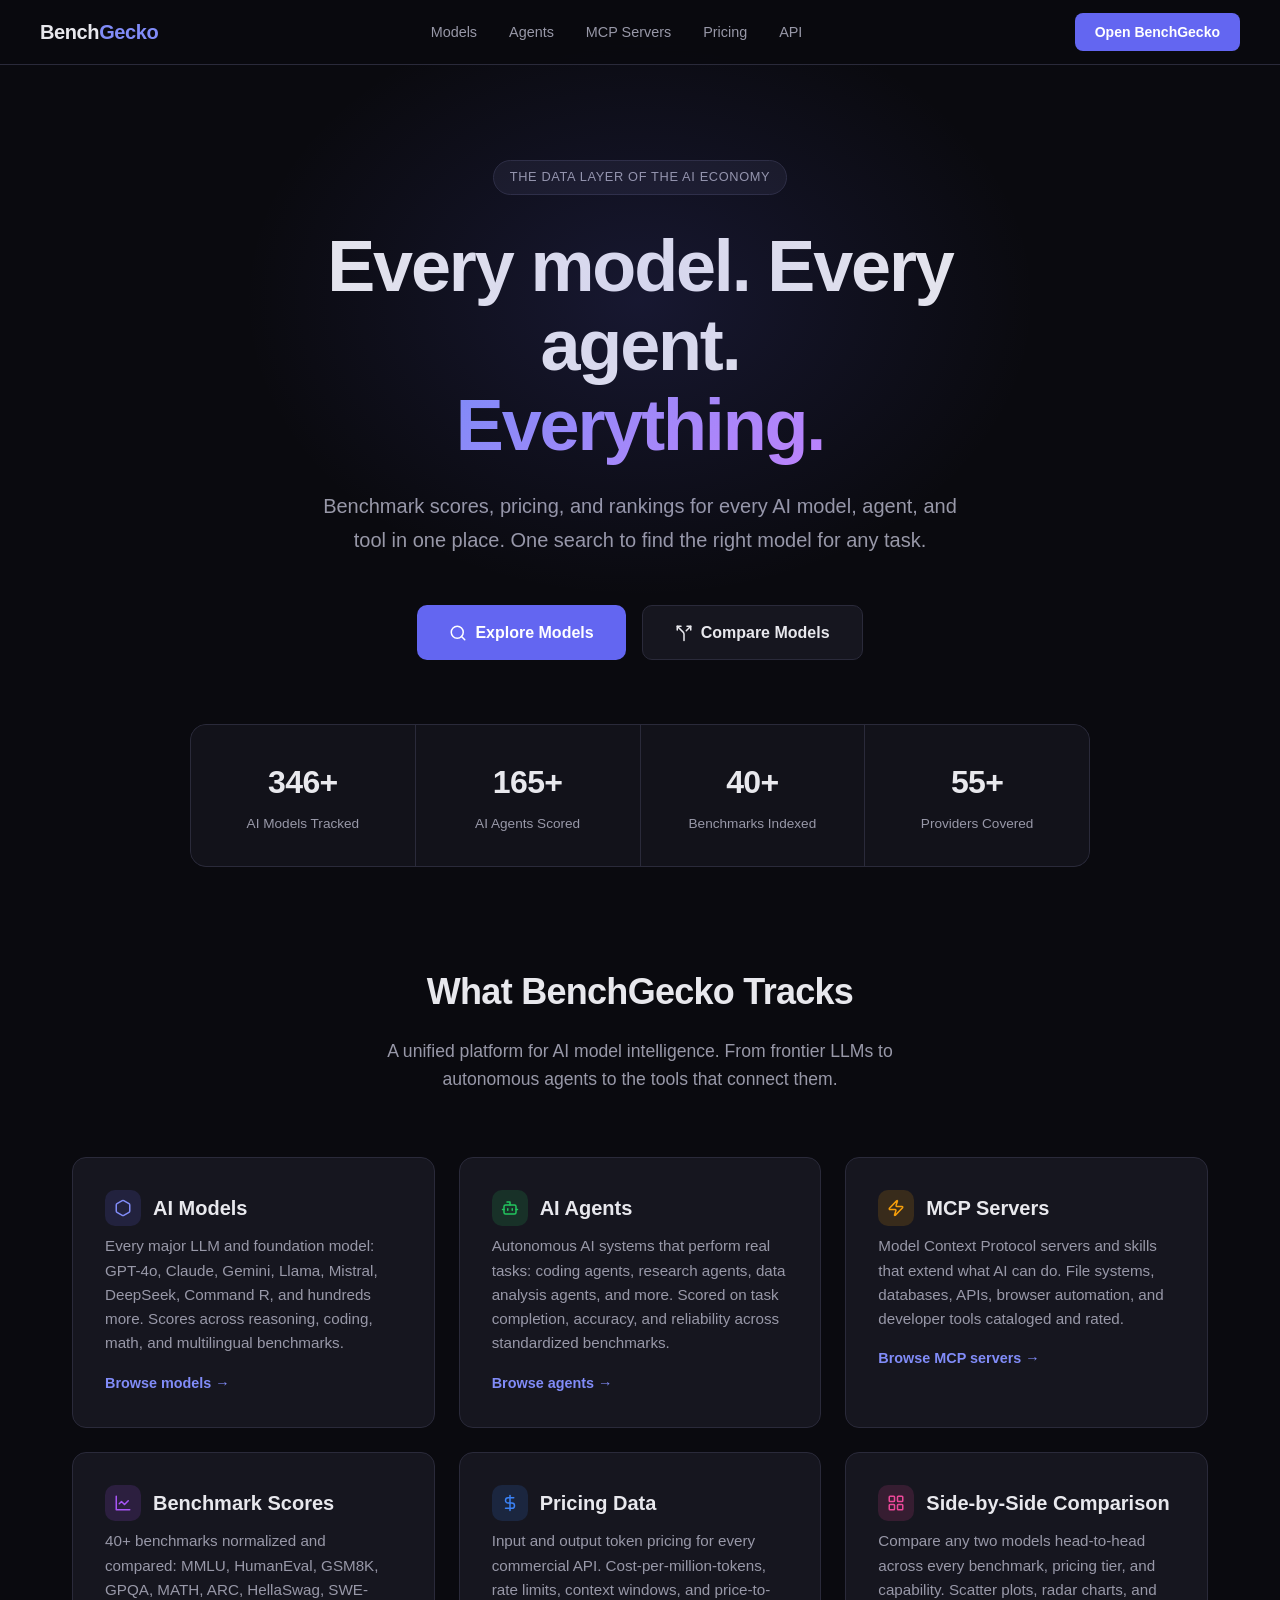
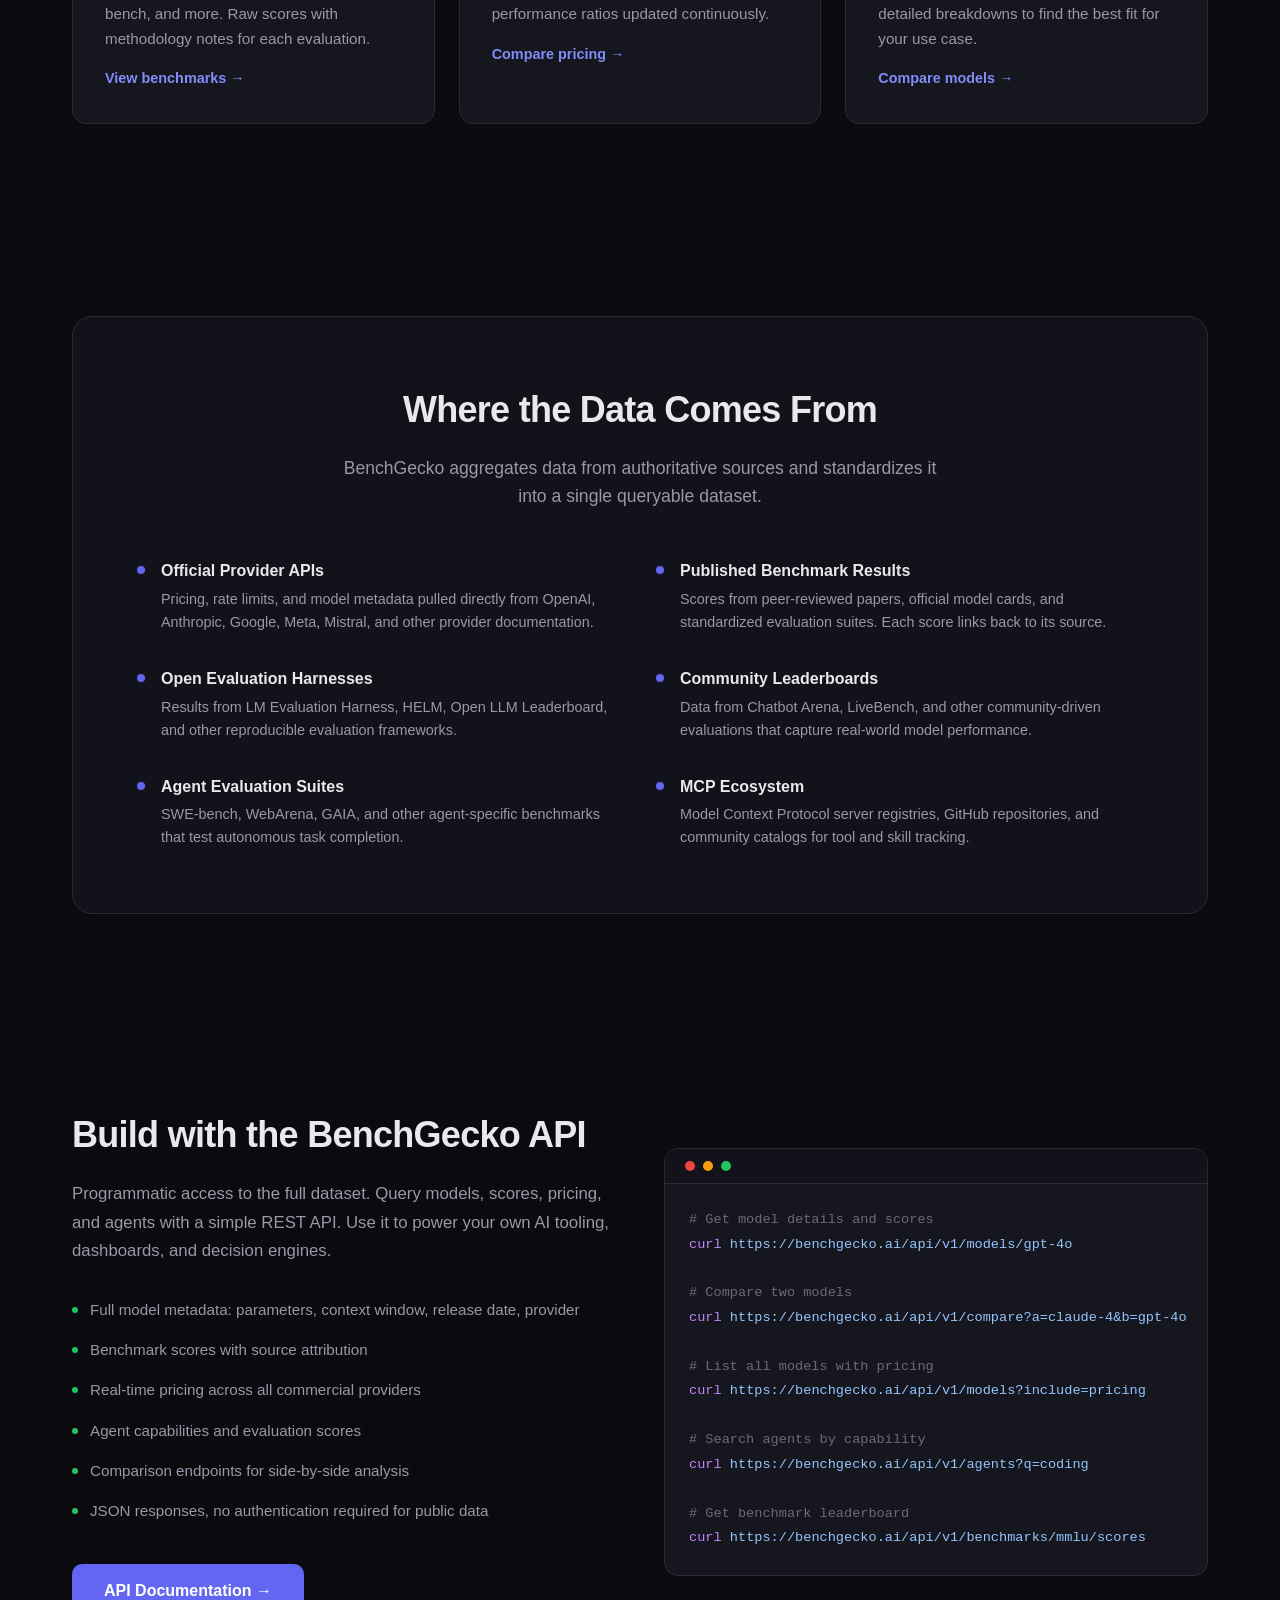
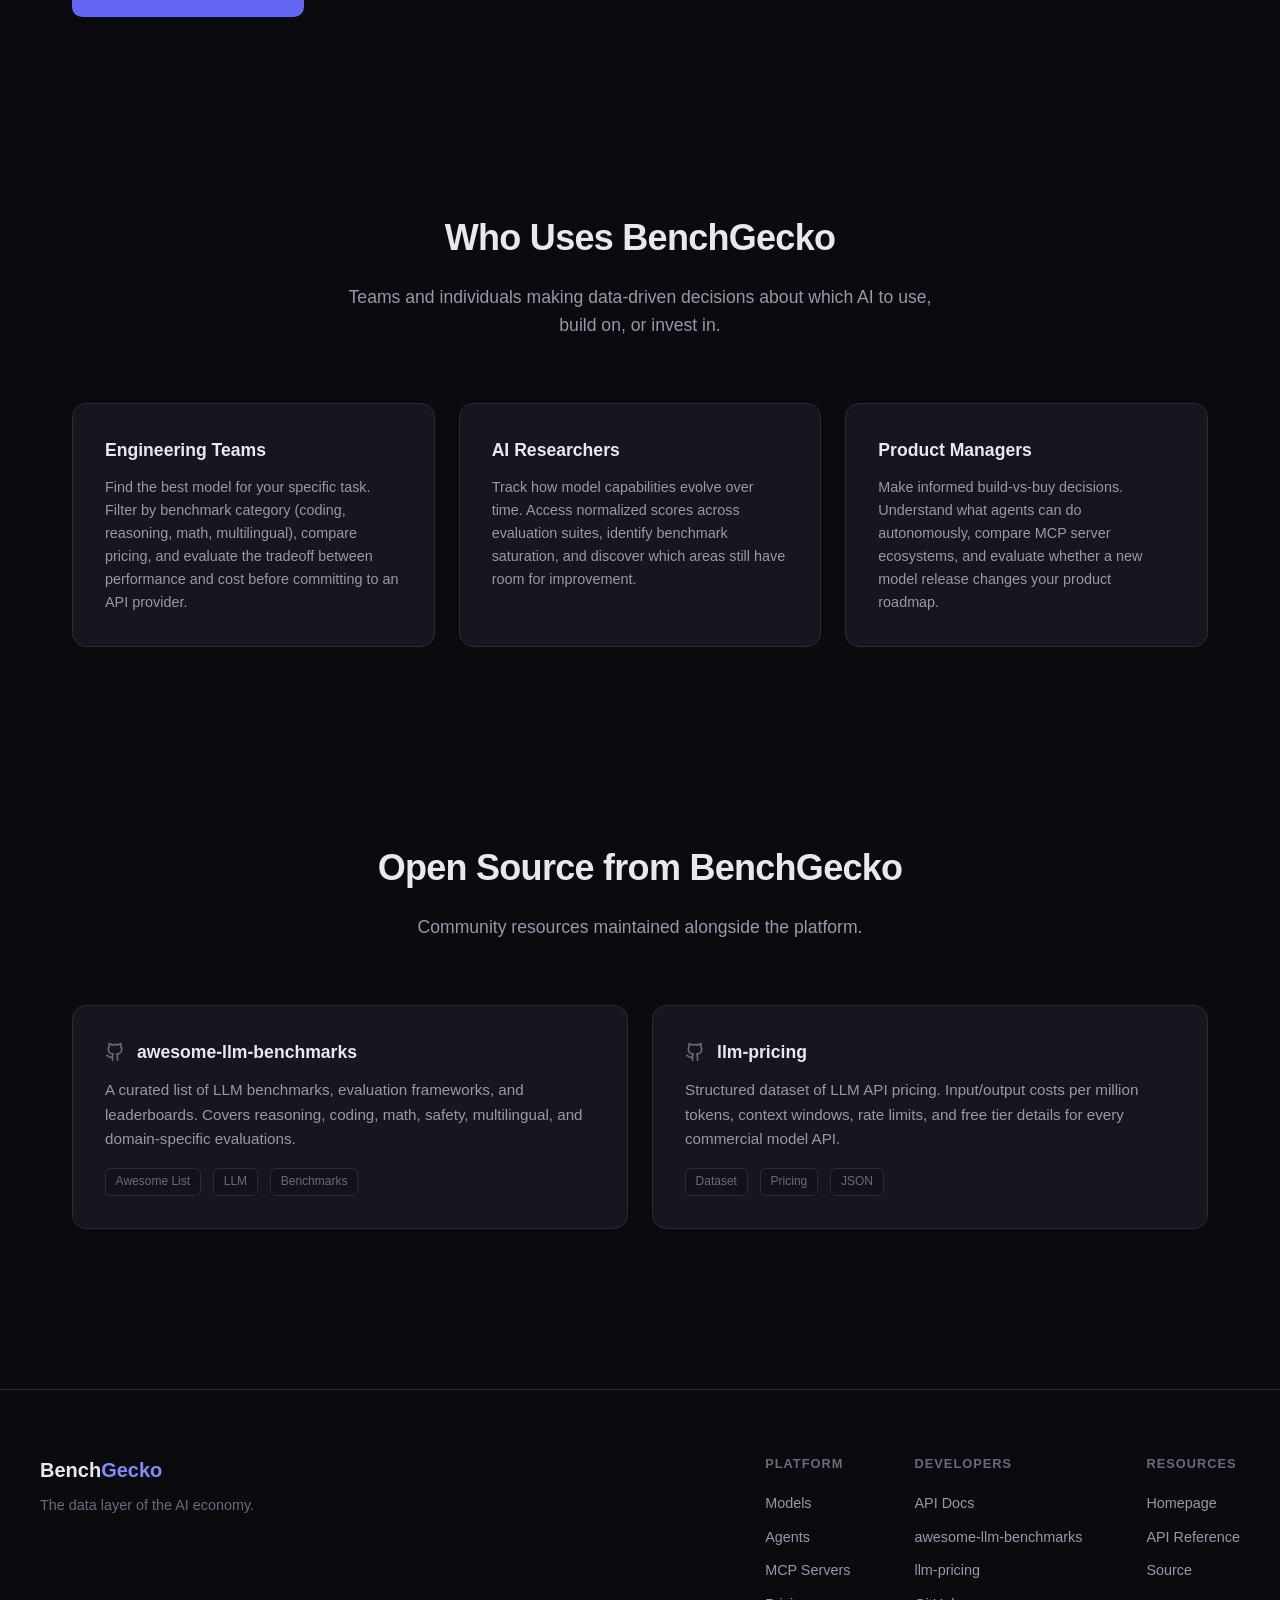
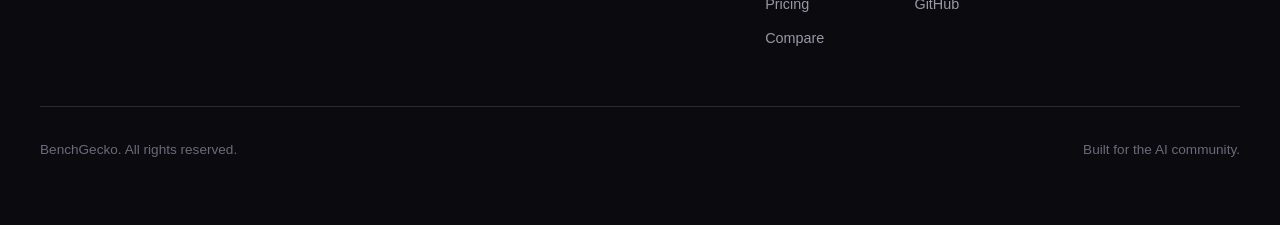
==== index.html @ 1e26c092 "Initial landing page for BenchGecko GitHub Pages Clean, dark-themed landing page with: - Hero sectio" ====
<!DOCTYPE html>
<html lang="en">
<head>
    <meta charset="UTF-8">
    <meta name="viewport" content="width=device-width, initial-scale=1.0">
    <title>BenchGecko - The Data Layer of the AI Economy</title>
    <meta name="description" content="Benchmark scores, pricing, and rankings for every AI model, agent, and tool in one place. Track 346+ models, 165+ agents, 40+ benchmarks, and 55+ providers.">
    <meta name="keywords" content="AI benchmarks, LLM comparison, AI model rankings, AI agent scores, MCP servers, AI pricing, model comparison">
    <link rel="canonical" href="https://benchgecko.ai">
    <meta property="og:title" content="BenchGecko - Every model. Every agent. Everything.">
    <meta property="og:description" content="Benchmark scores, pricing, and rankings for every AI model, agent, and tool in one place.">
    <meta property="og:url" content="https://benchgecko.ai">
    <meta property="og:type" content="website">
    <meta name="twitter:card" content="summary_large_image">
    <meta name="twitter:title" content="BenchGecko - The Data Layer of the AI Economy">
    <meta name="twitter:description" content="Benchmark scores, pricing, and rankings for every AI model, agent, and tool in one place.">
    <style>
        :root {
            --bg-primary: #0a0a0f;
            --bg-secondary: #12121a;
            --bg-card: #16161f;
            --bg-card-hover: #1c1c28;
            --border: #2a2a3a;
            --text-primary: #e8e8ed;
            --text-secondary: #9898a8;
            --text-muted: #6a6a7a;
            --accent: #6366f1;
            --accent-light: #818cf8;
            --accent-glow: rgba(99, 102, 241, 0.15);
            --green: #22c55e;
            --amber: #f59e0b;
        }

        * {
            margin: 0;
            padding: 0;
            box-sizing: border-box;
        }

        body {
            font-family: -apple-system, BlinkMacSystemFont, "Segoe UI", Roboto, "Helvetica Neue", Arial, sans-serif;
            background: var(--bg-primary);
            color: var(--text-primary);
            line-height: 1.6;
            -webkit-font-smoothing: antialiased;
        }

        a {
            color: var(--accent-light);
            text-decoration: none;
            transition: color 0.2s;
        }

        a:hover {
            color: #a5b4fc;
        }

        /* Navigation */
        nav {
            position: fixed;
            top: 0;
            left: 0;
            right: 0;
            z-index: 100;
            background: rgba(10, 10, 15, 0.85);
            backdrop-filter: blur(12px);
            border-bottom: 1px solid var(--border);
            padding: 0 2rem;
        }

        .nav-inner {
            max-width: 1200px;
            margin: 0 auto;
            display: flex;
            align-items: center;
            justify-content: space-between;
            height: 64px;
        }

        .nav-brand {
            font-size: 1.25rem;
            font-weight: 700;
            color: var(--text-primary);
            letter-spacing: -0.02em;
        }

        .nav-brand span {
            color: var(--accent-light);
        }

        .nav-links {
            display: flex;
            gap: 2rem;
            list-style: none;
        }

        .nav-links a {
            color: var(--text-secondary);
            font-size: 0.9rem;
            font-weight: 500;
        }

        .nav-links a:hover {
            color: var(--text-primary);
        }

        .nav-cta {
            background: var(--accent);
            color: white !important;
            padding: 0.5rem 1.25rem;
            border-radius: 8px;
            font-weight: 600;
            font-size: 0.875rem;
            transition: background 0.2s;
        }

        .nav-cta:hover {
            background: var(--accent-light);
            color: white !important;
        }

        /* Hero */
        .hero {
            padding: 10rem 2rem 6rem;
            text-align: center;
            position: relative;
            overflow: hidden;
        }

        .hero::before {
            content: "";
            position: absolute;
            top: 0;
            left: 50%;
            transform: translateX(-50%);
            width: 800px;
            height: 600px;
            background: radial-gradient(ellipse at center, var(--accent-glow) 0%, transparent 70%);
            pointer-events: none;
        }

        .hero-badge {
            display: inline-block;
            background: var(--bg-card);
            border: 1px solid var(--border);
            padding: 0.4rem 1rem;
            border-radius: 100px;
            font-size: 0.8rem;
            color: var(--text-secondary);
            margin-bottom: 2rem;
            letter-spacing: 0.05em;
            text-transform: uppercase;
        }

        .hero h1 {
            font-size: clamp(2.5rem, 6vw, 4.5rem);
            font-weight: 800;
            letter-spacing: -0.03em;
            line-height: 1.1;
            margin-bottom: 1.5rem;
            max-width: 800px;
            margin-left: auto;
            margin-right: auto;
        }

        .hero h1 .gradient {
            background: linear-gradient(135deg, var(--accent-light), #a78bfa, #c084fc);
            -webkit-background-clip: text;
            -webkit-text-fill-color: transparent;
            background-clip: text;
        }

        .hero p {
            font-size: 1.25rem;
            color: var(--text-secondary);
            max-width: 640px;
            margin: 0 auto 3rem;
            line-height: 1.7;
        }

        .hero-actions {
            display: flex;
            gap: 1rem;
            justify-content: center;
            flex-wrap: wrap;
        }

        .btn-primary {
            background: var(--accent);
            color: white;
            padding: 0.875rem 2rem;
            border-radius: 10px;
            font-weight: 600;
            font-size: 1rem;
            transition: all 0.2s;
            display: inline-flex;
            align-items: center;
            gap: 0.5rem;
        }

        .btn-primary:hover {
            background: var(--accent-light);
            color: white;
            transform: translateY(-1px);
        }

        .btn-secondary {
            background: var(--bg-card);
            color: var(--text-primary);
            padding: 0.875rem 2rem;
            border-radius: 10px;
            font-weight: 600;
            font-size: 1rem;
            border: 1px solid var(--border);
            transition: all 0.2s;
            display: inline-flex;
            align-items: center;
            gap: 0.5rem;
        }

        .btn-secondary:hover {
            background: var(--bg-card-hover);
            color: var(--text-primary);
            border-color: var(--text-muted);
        }

        /* Stats */
        .stats {
            display: grid;
            grid-template-columns: repeat(4, 1fr);
            gap: 1px;
            background: var(--border);
            border: 1px solid var(--border);
            border-radius: 16px;
            overflow: hidden;
            max-width: 900px;
            margin: -2rem auto 0;
            position: relative;
            z-index: 1;
        }

        .stat {
            background: var(--bg-secondary);
            padding: 2rem 1.5rem;
            text-align: center;
        }

        .stat-value {
            font-size: 2rem;
            font-weight: 800;
            letter-spacing: -0.02em;
            color: var(--text-primary);
        }

        .stat-label {
            font-size: 0.85rem;
            color: var(--text-secondary);
            margin-top: 0.25rem;
        }

        /* Section */
        section {
            padding: 6rem 2rem;
            max-width: 1200px;
            margin: 0 auto;
        }

        .section-header {
            text-align: center;
            margin-bottom: 4rem;
        }

        .section-header h2 {
            font-size: 2.25rem;
            font-weight: 700;
            letter-spacing: -0.02em;
            margin-bottom: 1rem;
        }

        .section-header p {
            color: var(--text-secondary);
            font-size: 1.1rem;
            max-width: 600px;
            margin: 0 auto;
        }

        /* Coverage Grid */
        .coverage-grid {
            display: grid;
            grid-template-columns: repeat(3, 1fr);
            gap: 1.5rem;
        }

        .coverage-card {
            background: var(--bg-card);
            border: 1px solid var(--border);
            border-radius: 14px;
            padding: 2rem;
            transition: all 0.25s;
        }

        .coverage-card:hover {
            border-color: var(--accent);
            background: var(--bg-card-hover);
            transform: translateY(-2px);
        }

        .coverage-card h3 {
            font-size: 1.25rem;
            font-weight: 700;
            margin-bottom: 0.5rem;
            display: flex;
            align-items: center;
            gap: 0.75rem;
        }

        .coverage-card h3 .icon {
            width: 36px;
            height: 36px;
            border-radius: 10px;
            display: flex;
            align-items: center;
            justify-content: center;
            font-size: 1rem;
            flex-shrink: 0;
        }

        .icon-models { background: rgba(99, 102, 241, 0.15); color: var(--accent-light); }
        .icon-agents { background: rgba(34, 197, 94, 0.15); color: var(--green); }
        .icon-mcp { background: rgba(245, 158, 11, 0.15); color: var(--amber); }
        .icon-bench { background: rgba(168, 85, 247, 0.15); color: #a855f7; }
        .icon-pricing { background: rgba(59, 130, 246, 0.15); color: #3b82f6; }
        .icon-compare { background: rgba(236, 72, 153, 0.15); color: #ec4899; }

        .coverage-card p {
            color: var(--text-secondary);
            font-size: 0.95rem;
            line-height: 1.6;
        }

        .coverage-card .card-link {
            display: inline-flex;
            align-items: center;
            gap: 0.4rem;
            margin-top: 1rem;
            font-size: 0.9rem;
            font-weight: 600;
            color: var(--accent-light);
        }

        .coverage-card .card-link:hover {
            gap: 0.6rem;
        }

        /* Data Sources */
        .sources-section {
            background: var(--bg-secondary);
            border-radius: 20px;
            border: 1px solid var(--border);
            padding: 4rem;
        }

        .sources-grid {
            display: grid;
            grid-template-columns: repeat(2, 1fr);
            gap: 2rem;
        }

        .source-item {
            display: flex;
            gap: 1rem;
            align-items: flex-start;
        }

        .source-bullet {
            width: 8px;
            height: 8px;
            border-radius: 50%;
            background: var(--accent);
            margin-top: 0.5rem;
            flex-shrink: 0;
        }

        .source-item h4 {
            font-size: 1rem;
            font-weight: 600;
            margin-bottom: 0.25rem;
        }

        .source-item p {
            color: var(--text-secondary);
            font-size: 0.9rem;
        }

        /* API Section */
        .api-section {
            display: grid;
            grid-template-columns: 1fr 1fr;
            gap: 3rem;
            align-items: center;
        }

        .api-info h2 {
            font-size: 2.25rem;
            font-weight: 700;
            letter-spacing: -0.02em;
            margin-bottom: 1rem;
        }

        .api-info p {
            color: var(--text-secondary);
            font-size: 1.05rem;
            line-height: 1.7;
            margin-bottom: 1.5rem;
        }

        .api-features {
            list-style: none;
            margin-bottom: 2rem;
        }

        .api-features li {
            padding: 0.5rem 0;
            color: var(--text-secondary);
            font-size: 0.95rem;
            display: flex;
            align-items: center;
            gap: 0.75rem;
        }

        .api-features li::before {
            content: "";
            width: 6px;
            height: 6px;
            border-radius: 50%;
            background: var(--green);
            flex-shrink: 0;
        }

        .api-code {
            background: var(--bg-card);
            border: 1px solid var(--border);
            border-radius: 14px;
            overflow: hidden;
        }

        .api-code-header {
            background: var(--bg-secondary);
            padding: 0.75rem 1.25rem;
            border-bottom: 1px solid var(--border);
            display: flex;
            align-items: center;
            gap: 0.5rem;
        }

        .api-code-header .dot {
            width: 10px;
            height: 10px;
            border-radius: 50%;
        }

        .api-code-header .dot-red { background: #ef4444; }
        .api-code-header .dot-yellow { background: #f59e0b; }
        .api-code-header .dot-green { background: #22c55e; }

        .api-code pre {
            padding: 1.5rem;
            overflow-x: auto;
            font-size: 0.85rem;
            line-height: 1.8;
        }

        .api-code code {
            font-family: "SF Mono", "Fira Code", "Cascadia Code", monospace;
            color: var(--text-secondary);
        }

        .api-code .kw { color: #c084fc; }
        .api-code .str { color: #86efac; }
        .api-code .url { color: #93c5fd; }
        .api-code .comment { color: var(--text-muted); }

        /* Open Source */
        .oss-grid {
            display: grid;
            grid-template-columns: repeat(2, 1fr);
            gap: 1.5rem;
        }

        .oss-card {
            background: var(--bg-card);
            border: 1px solid var(--border);
            border-radius: 14px;
            padding: 2rem;
            transition: all 0.25s;
            display: block;
        }

        .oss-card:hover {
            border-color: var(--accent);
            background: var(--bg-card-hover);
            transform: translateY(-2px);
            color: var(--text-primary);
        }

        .oss-card-header {
            display: flex;
            align-items: center;
            gap: 0.75rem;
            margin-bottom: 0.75rem;
        }

        .oss-card-header svg {
            width: 20px;
            height: 20px;
            color: var(--text-muted);
        }

        .oss-card h3 {
            font-size: 1.1rem;
            font-weight: 700;
            color: var(--text-primary);
        }

        .oss-card p {
            color: var(--text-secondary);
            font-size: 0.95rem;
            line-height: 1.6;
            margin-bottom: 1rem;
        }

        .oss-card .tag {
            display: inline-block;
            background: var(--bg-secondary);
            border: 1px solid var(--border);
            padding: 0.2rem 0.6rem;
            border-radius: 6px;
            font-size: 0.75rem;
            color: var(--text-muted);
            margin-right: 0.5rem;
        }

        /* Use Cases */
        .use-cases {
            display: grid;
            grid-template-columns: repeat(3, 1fr);
            gap: 1.5rem;
        }

        .use-case {
            background: var(--bg-card);
            border: 1px solid var(--border);
            border-radius: 14px;
            padding: 2rem;
        }

        .use-case h3 {
            font-size: 1.1rem;
            font-weight: 700;
            margin-bottom: 0.75rem;
        }

        .use-case p {
            color: var(--text-secondary);
            font-size: 0.9rem;
            line-height: 1.6;
        }

        /* Footer */
        footer {
            border-top: 1px solid var(--border);
            padding: 4rem 2rem;
            margin-top: 4rem;
        }

        .footer-inner {
            max-width: 1200px;
            margin: 0 auto;
            display: flex;
            justify-content: space-between;
            align-items: flex-start;
            gap: 2rem;
            flex-wrap: wrap;
        }

        .footer-brand h3 {
            font-size: 1.25rem;
            font-weight: 700;
            margin-bottom: 0.5rem;
        }

        .footer-brand h3 span {
            color: var(--accent-light);
        }

        .footer-brand p {
            color: var(--text-muted);
            font-size: 0.9rem;
        }

        .footer-links {
            display: flex;
            gap: 4rem;
        }

        .footer-col h4 {
            font-size: 0.8rem;
            text-transform: uppercase;
            letter-spacing: 0.08em;
            color: var(--text-muted);
            margin-bottom: 1rem;
        }

        .footer-col ul {
            list-style: none;
        }

        .footer-col li {
            margin-bottom: 0.5rem;
        }

        .footer-col a {
            color: var(--text-secondary);
            font-size: 0.9rem;
        }

        .footer-col a:hover {
            color: var(--text-primary);
        }

        .footer-bottom {
            max-width: 1200px;
            margin: 3rem auto 0;
            padding-top: 2rem;
            border-top: 1px solid var(--border);
            display: flex;
            justify-content: space-between;
            align-items: center;
            font-size: 0.85rem;
            color: var(--text-muted);
        }

        /* Responsive */
        @media (max-width: 900px) {
            .stats { grid-template-columns: repeat(2, 1fr); }
            .coverage-grid { grid-template-columns: 1fr; }
            .api-section { grid-template-columns: 1fr; }
            .oss-grid { grid-template-columns: 1fr; }
            .use-cases { grid-template-columns: 1fr; }
            .sources-grid { grid-template-columns: 1fr; }
            .sources-section { padding: 2.5rem; }
            .footer-links { gap: 2rem; }
        }

        @media (max-width: 600px) {
            .nav-links { display: none; }
            .hero { padding: 8rem 1.5rem 4rem; }
            .hero h1 { font-size: 2rem; }
            .hero p { font-size: 1.05rem; }
            .stats { grid-template-columns: repeat(2, 1fr); }
            .footer-inner { flex-direction: column; }
            .footer-bottom { flex-direction: column; gap: 0.5rem; text-align: center; }
        }
    </style>
</head>
<body>

    <nav>
        <div class="nav-inner">
            <a href="https://benchgecko.ai" class="nav-brand">Bench<span>Gecko</span></a>
            <ul class="nav-links">
                <li><a href="https://benchgecko.ai/models">Models</a></li>
                <li><a href="https://benchgecko.ai/agents">Agents</a></li>
                <li><a href="https://benchgecko.ai/mcp">MCP Servers</a></li>
                <li><a href="https://benchgecko.ai/pricing">Pricing</a></li>
                <li><a href="https://benchgecko.ai/api">API</a></li>
            </ul>
            <a href="https://benchgecko.ai" class="nav-cta">Open BenchGecko</a>
        </div>
    </nav>

    <!-- Hero -->
    <div class="hero">
        <div class="hero-badge">The Data Layer of the AI Economy</div>
        <h1>Every model. Every agent.<br><span class="gradient">Everything.</span></h1>
        <p>Benchmark scores, pricing, and rankings for every AI model, agent, and tool in one place. One search to find the right model for any task.</p>
        <div class="hero-actions">
            <a href="https://benchgecko.ai" class="btn-primary">
                <svg width="18" height="18" viewBox="0 0 24 24" fill="none" stroke="currentColor" stroke-width="2" stroke-linecap="round" stroke-linejoin="round"><circle cx="11" cy="11" r="8"/><path d="m21 21-4.3-4.3"/></svg>
                Explore Models
            </a>
            <a href="https://benchgecko.ai/compare" class="btn-secondary">
                <svg width="18" height="18" viewBox="0 0 24 24" fill="none" stroke="currentColor" stroke-width="2" stroke-linecap="round" stroke-linejoin="round"><path d="M16 3h5v5"/><path d="M8 3H3v5"/><path d="M12 22v-8.3a4 4 0 0 0-1.172-2.872L3 3"/><path d="m15 9 6-6"/></svg>
                Compare Models
            </a>
        </div>
    </div>

    <!-- Stats -->
    <div class="stats">
        <div class="stat">
            <div class="stat-value">346+</div>
            <div class="stat-label">AI Models Tracked</div>
        </div>
        <div class="stat">
            <div class="stat-value">165+</div>
            <div class="stat-label">AI Agents Scored</div>
        </div>
        <div class="stat">
            <div class="stat-value">40+</div>
            <div class="stat-label">Benchmarks Indexed</div>
        </div>
        <div class="stat">
            <div class="stat-value">55+</div>
            <div class="stat-label">Providers Covered</div>
        </div>
    </div>

    <!-- What We Track -->
    <section>
        <div class="section-header">
            <h2>What BenchGecko Tracks</h2>
            <p>A unified platform for AI model intelligence. From frontier LLMs to autonomous agents to the tools that connect them.</p>
        </div>

        <div class="coverage-grid">
            <a href="https://benchgecko.ai/models" class="coverage-card" style="text-decoration:none;color:inherit;">
                <h3>
                    <span class="icon icon-models">
                        <svg width="18" height="18" viewBox="0 0 24 24" fill="none" stroke="currentColor" stroke-width="2" stroke-linecap="round" stroke-linejoin="round"><path d="M21 16V8a2 2 0 0 0-1-1.73l-7-4a2 2 0 0 0-2 0l-7 4A2 2 0 0 0 3 8v8a2 2 0 0 0 1 1.73l7 4a2 2 0 0 0 2 0l7-4A2 2 0 0 0 21 16z"/></svg>
                    </span>
                    AI Models
                </h3>
                <p>Every major LLM and foundation model: GPT-4o, Claude, Gemini, Llama, Mistral, DeepSeek, Command R, and hundreds more. Scores across reasoning, coding, math, and multilingual benchmarks.</p>
                <span class="card-link">Browse models &#8594;</span>
            </a>

            <a href="https://benchgecko.ai/agents" class="coverage-card" style="text-decoration:none;color:inherit;">
                <h3>
                    <span class="icon icon-agents">
                        <svg width="18" height="18" viewBox="0 0 24 24" fill="none" stroke="currentColor" stroke-width="2" stroke-linecap="round" stroke-linejoin="round"><path d="M12 8V4H8"/><rect width="16" height="12" x="4" y="8" rx="2"/><path d="M2 14h2"/><path d="M20 14h2"/><path d="M15 13v2"/><path d="M9 13v2"/></svg>
                    </span>
                    AI Agents
                </h3>
                <p>Autonomous AI systems that perform real tasks: coding agents, research agents, data analysis agents, and more. Scored on task completion, accuracy, and reliability across standardized benchmarks.</p>
                <span class="card-link">Browse agents &#8594;</span>
            </a>

            <a href="https://benchgecko.ai/mcp" class="coverage-card" style="text-decoration:none;color:inherit;">
                <h3>
                    <span class="icon icon-mcp">
                        <svg width="18" height="18" viewBox="0 0 24 24" fill="none" stroke="currentColor" stroke-width="2" stroke-linecap="round" stroke-linejoin="round"><path d="M4 14a1 1 0 0 1-.78-1.63l9.9-10.2a.5.5 0 0 1 .86.46l-1.92 6.02A1 1 0 0 0 13 10h7a1 1 0 0 1 .78 1.63l-9.9 10.2a.5.5 0 0 1-.86-.46l1.92-6.02A1 1 0 0 0 11 14z"/></svg>
                    </span>
                    MCP Servers
                </h3>
                <p>Model Context Protocol servers and skills that extend what AI can do. File systems, databases, APIs, browser automation, and developer tools cataloged and rated.</p>
                <span class="card-link">Browse MCP servers &#8594;</span>
            </a>

            <a href="https://benchgecko.ai/models" class="coverage-card" style="text-decoration:none;color:inherit;">
                <h3>
                    <span class="icon icon-bench">
                        <svg width="18" height="18" viewBox="0 0 24 24" fill="none" stroke="currentColor" stroke-width="2" stroke-linecap="round" stroke-linejoin="round"><path d="M3 3v18h18"/><path d="m19 9-5 5-4-4-3 3"/></svg>
                    </span>
                    Benchmark Scores
                </h3>
                <p>40+ benchmarks normalized and compared: MMLU, HumanEval, GSM8K, GPQA, MATH, ARC, HellaSwag, SWE-bench, and more. Raw scores with methodology notes for each evaluation.</p>
                <span class="card-link">View benchmarks &#8594;</span>
            </a>

            <a href="https://benchgecko.ai/pricing" class="coverage-card" style="text-decoration:none;color:inherit;">
                <h3>
                    <span class="icon icon-pricing">
                        <svg width="18" height="18" viewBox="0 0 24 24" fill="none" stroke="currentColor" stroke-width="2" stroke-linecap="round" stroke-linejoin="round"><line x1="12" x2="12" y1="2" y2="22"/><path d="M17 5H9.5a3.5 3.5 0 0 0 0 7h5a3.5 3.5 0 0 1 0 7H6"/></svg>
                    </span>
                    Pricing Data
                </h3>
                <p>Input and output token pricing for every commercial API. Cost-per-million-tokens, rate limits, context windows, and price-to-performance ratios updated continuously.</p>
                <span class="card-link">Compare pricing &#8594;</span>
            </a>

            <a href="https://benchgecko.ai/compare" class="coverage-card" style="text-decoration:none;color:inherit;">
                <h3>
                    <span class="icon icon-compare">
                        <svg width="18" height="18" viewBox="0 0 24 24" fill="none" stroke="currentColor" stroke-width="2" stroke-linecap="round" stroke-linejoin="round"><rect width="7" height="7" x="14" y="3" rx="1"/><rect width="7" height="7" x="3" y="3" rx="1"/><rect width="7" height="7" x="14" y="14" rx="1"/><rect width="7" height="7" x="3" y="14" rx="1"/></svg>
                    </span>
                    Side-by-Side Comparison
                </h3>
                <p>Compare any two models head-to-head across every benchmark, pricing tier, and capability. Scatter plots, radar charts, and detailed breakdowns to find the best fit for your use case.</p>
                <span class="card-link">Compare models &#8594;</span>
            </a>
        </div>
    </section>

    <!-- Data Sources -->
    <section>
        <div class="sources-section">
            <div class="section-header" style="margin-bottom: 3rem;">
                <h2>Where the Data Comes From</h2>
                <p>BenchGecko aggregates data from authoritative sources and standardizes it into a single queryable dataset.</p>
            </div>

            <div class="sources-grid">
                <div class="source-item">
                    <div class="source-bullet"></div>
                    <div>
                        <h4>Official Provider APIs</h4>
                        <p>Pricing, rate limits, and model metadata pulled directly from OpenAI, Anthropic, Google, Meta, Mistral, and other provider documentation.</p>
                    </div>
                </div>
                <div class="source-item">
                    <div class="source-bullet"></div>
                    <div>
                        <h4>Published Benchmark Results</h4>
                        <p>Scores from peer-reviewed papers, official model cards, and standardized evaluation suites. Each score links back to its source.</p>
                    </div>
                </div>
                <div class="source-item">
                    <div class="source-bullet"></div>
                    <div>
                        <h4>Open Evaluation Harnesses</h4>
                        <p>Results from LM Evaluation Harness, HELM, Open LLM Leaderboard, and other reproducible evaluation frameworks.</p>
                    </div>
                </div>
                <div class="source-item">
                    <div class="source-bullet"></div>
                    <div>
                        <h4>Community Leaderboards</h4>
                        <p>Data from Chatbot Arena, LiveBench, and other community-driven evaluations that capture real-world model performance.</p>
                    </div>
                </div>
                <div class="source-item">
                    <div class="source-bullet"></div>
                    <div>
                        <h4>Agent Evaluation Suites</h4>
                        <p>SWE-bench, WebArena, GAIA, and other agent-specific benchmarks that test autonomous task completion.</p>
                    </div>
                </div>
                <div class="source-item">
                    <div class="source-bullet"></div>
                    <div>
                        <h4>MCP Ecosystem</h4>
                        <p>Model Context Protocol server registries, GitHub repositories, and community catalogs for tool and skill tracking.</p>
                    </div>
                </div>
            </div>
        </div>
    </section>

    <!-- API -->
    <section>
        <div class="api-section">
            <div class="api-info">
                <h2>Build with the BenchGecko API</h2>
                <p>Programmatic access to the full dataset. Query models, scores, pricing, and agents with a simple REST API. Use it to power your own AI tooling, dashboards, and decision engines.</p>
                <ul class="api-features">
                    <li>Full model metadata: parameters, context window, release date, provider</li>
                    <li>Benchmark scores with source attribution</li>
                    <li>Real-time pricing across all commercial providers</li>
                    <li>Agent capabilities and evaluation scores</li>
                    <li>Comparison endpoints for side-by-side analysis</li>
                    <li>JSON responses, no authentication required for public data</li>
                </ul>
                <a href="https://benchgecko.ai/api" class="btn-primary">API Documentation &#8594;</a>
            </div>
            <div class="api-code">
                <div class="api-code-header">
                    <span class="dot dot-red"></span>
                    <span class="dot dot-yellow"></span>
                    <span class="dot dot-green"></span>
                </div>
                <pre><code><span class="comment"># Get model details and scores</span>
<span class="kw">curl</span> <span class="url">https://benchgecko.ai/api/v1/models/gpt-4o</span>

<span class="comment"># Compare two models</span>
<span class="kw">curl</span> <span class="url">https://benchgecko.ai/api/v1/compare?a=claude-4&amp;b=gpt-4o</span>

<span class="comment"># List all models with pricing</span>
<span class="kw">curl</span> <span class="url">https://benchgecko.ai/api/v1/models?include=pricing</span>

<span class="comment"># Search agents by capability</span>
<span class="kw">curl</span> <span class="url">https://benchgecko.ai/api/v1/agents?q=coding</span>

<span class="comment"># Get benchmark leaderboard</span>
<span class="kw">curl</span> <span class="url">https://benchgecko.ai/api/v1/benchmarks/mmlu/scores</span></code></pre>
            </div>
        </div>
    </section>

    <!-- Use Cases -->
    <section>
        <div class="section-header">
            <h2>Who Uses BenchGecko</h2>
            <p>Teams and individuals making data-driven decisions about which AI to use, build on, or invest in.</p>
        </div>

        <div class="use-cases">
            <div class="use-case">
                <h3>Engineering Teams</h3>
                <p>Find the best model for your specific task. Filter by benchmark category (coding, reasoning, math, multilingual), compare pricing, and evaluate the tradeoff between performance and cost before committing to an API provider.</p>
            </div>
            <div class="use-case">
                <h3>AI Researchers</h3>
                <p>Track how model capabilities evolve over time. Access normalized scores across evaluation suites, identify benchmark saturation, and discover which areas still have room for improvement.</p>
            </div>
            <div class="use-case">
                <h3>Product Managers</h3>
                <p>Make informed build-vs-buy decisions. Understand what agents can do autonomously, compare MCP server ecosystems, and evaluate whether a new model release changes your product roadmap.</p>
            </div>
        </div>
    </section>

    <!-- Open Source -->
    <section>
        <div class="section-header">
            <h2>Open Source from BenchGecko</h2>
            <p>Community resources maintained alongside the platform.</p>
        </div>

        <div class="oss-grid">
            <a href="https://github.com/BenchGecko/awesome-llm-benchmarks" class="oss-card">
                <div class="oss-card-header">
                    <svg viewBox="0 0 24 24" fill="none" stroke="currentColor" stroke-width="2" stroke-linecap="round" stroke-linejoin="round"><path d="M15 22v-4a4.8 4.8 0 0 0-1-3.5c3 0 6-2 6-5.5.08-1.25-.27-2.48-1-3.5.28-1.15.28-2.35 0-3.5 0 0-1 0-3 1.5-2.64-.5-5.36-.5-8 0C6 2 5 2 5 2c-.3 1.15-.3 2.35 0 3.5A5.403 5.403 0 0 0 4 9c0 3.5 3 5.5 6 5.5-.39.49-.68 1.05-.85 1.65-.17.6-.22 1.23-.15 1.85v4"/><path d="M9 18c-4.51 2-5-2-7-2"/></svg>
                    <h3>awesome-llm-benchmarks</h3>
                </div>
                <p>A curated list of LLM benchmarks, evaluation frameworks, and leaderboards. Covers reasoning, coding, math, safety, multilingual, and domain-specific evaluations.</p>
                <span class="tag">Awesome List</span>
                <span class="tag">LLM</span>
                <span class="tag">Benchmarks</span>
            </a>

            <a href="https://github.com/BenchGecko/llm-pricing" class="oss-card">
                <div class="oss-card-header">
                    <svg viewBox="0 0 24 24" fill="none" stroke="currentColor" stroke-width="2" stroke-linecap="round" stroke-linejoin="round"><path d="M15 22v-4a4.8 4.8 0 0 0-1-3.5c3 0 6-2 6-5.5.08-1.25-.27-2.48-1-3.5.28-1.15.28-2.35 0-3.5 0 0-1 0-3 1.5-2.64-.5-5.36-.5-8 0C6 2 5 2 5 2c-.3 1.15-.3 2.35 0 3.5A5.403 5.403 0 0 0 4 9c0 3.5 3 5.5 6 5.5-.39.49-.68 1.05-.85 1.65-.17.6-.22 1.23-.15 1.85v4"/><path d="M9 18c-4.51 2-5-2-7-2"/></svg>
                    <h3>llm-pricing</h3>
                </div>
                <p>Structured dataset of LLM API pricing. Input/output costs per million tokens, context windows, rate limits, and free tier details for every commercial model API.</p>
                <span class="tag">Dataset</span>
                <span class="tag">Pricing</span>
                <span class="tag">JSON</span>
            </a>
        </div>
    </section>

    <!-- Footer -->
    <footer>
        <div class="footer-inner">
            <div class="footer-brand">
                <h3>Bench<span>Gecko</span></h3>
                <p>The data layer of the AI economy.</p>
            </div>
            <div class="footer-links">
                <div class="footer-col">
                    <h4>Platform</h4>
                    <ul>
                        <li><a href="https://benchgecko.ai/models">Models</a></li>
                        <li><a href="https://benchgecko.ai/agents">Agents</a></li>
                        <li><a href="https://benchgecko.ai/mcp">MCP Servers</a></li>
                        <li><a href="https://benchgecko.ai/pricing">Pricing</a></li>
                        <li><a href="https://benchgecko.ai/compare">Compare</a></li>
                    </ul>
                </div>
                <div class="footer-col">
                    <h4>Developers</h4>
                    <ul>
                        <li><a href="https://benchgecko.ai/api">API Docs</a></li>
                        <li><a href="https://github.com/BenchGecko/awesome-llm-benchmarks">awesome-llm-benchmarks</a></li>
                        <li><a href="https://github.com/BenchGecko/llm-pricing">llm-pricing</a></li>
                        <li><a href="https://github.com/BenchGecko">GitHub</a></li>
                    </ul>
                </div>
                <div class="footer-col">
                    <h4>Resources</h4>
                    <ul>
                        <li><a href="https://benchgecko.ai">Homepage</a></li>
                        <li><a href="https://benchgecko.ai/api">API Reference</a></li>
                        <li><a href="https://github.com/BenchGecko/benchgecko.github.io">Source</a></li>
                    </ul>
                </div>
            </div>
        </div>
        <div class="footer-bottom">
            <span>BenchGecko. All rights reserved.</span>
            <span>Built for the AI community.</span>
        </div>
    </footer>

</body>
</html>
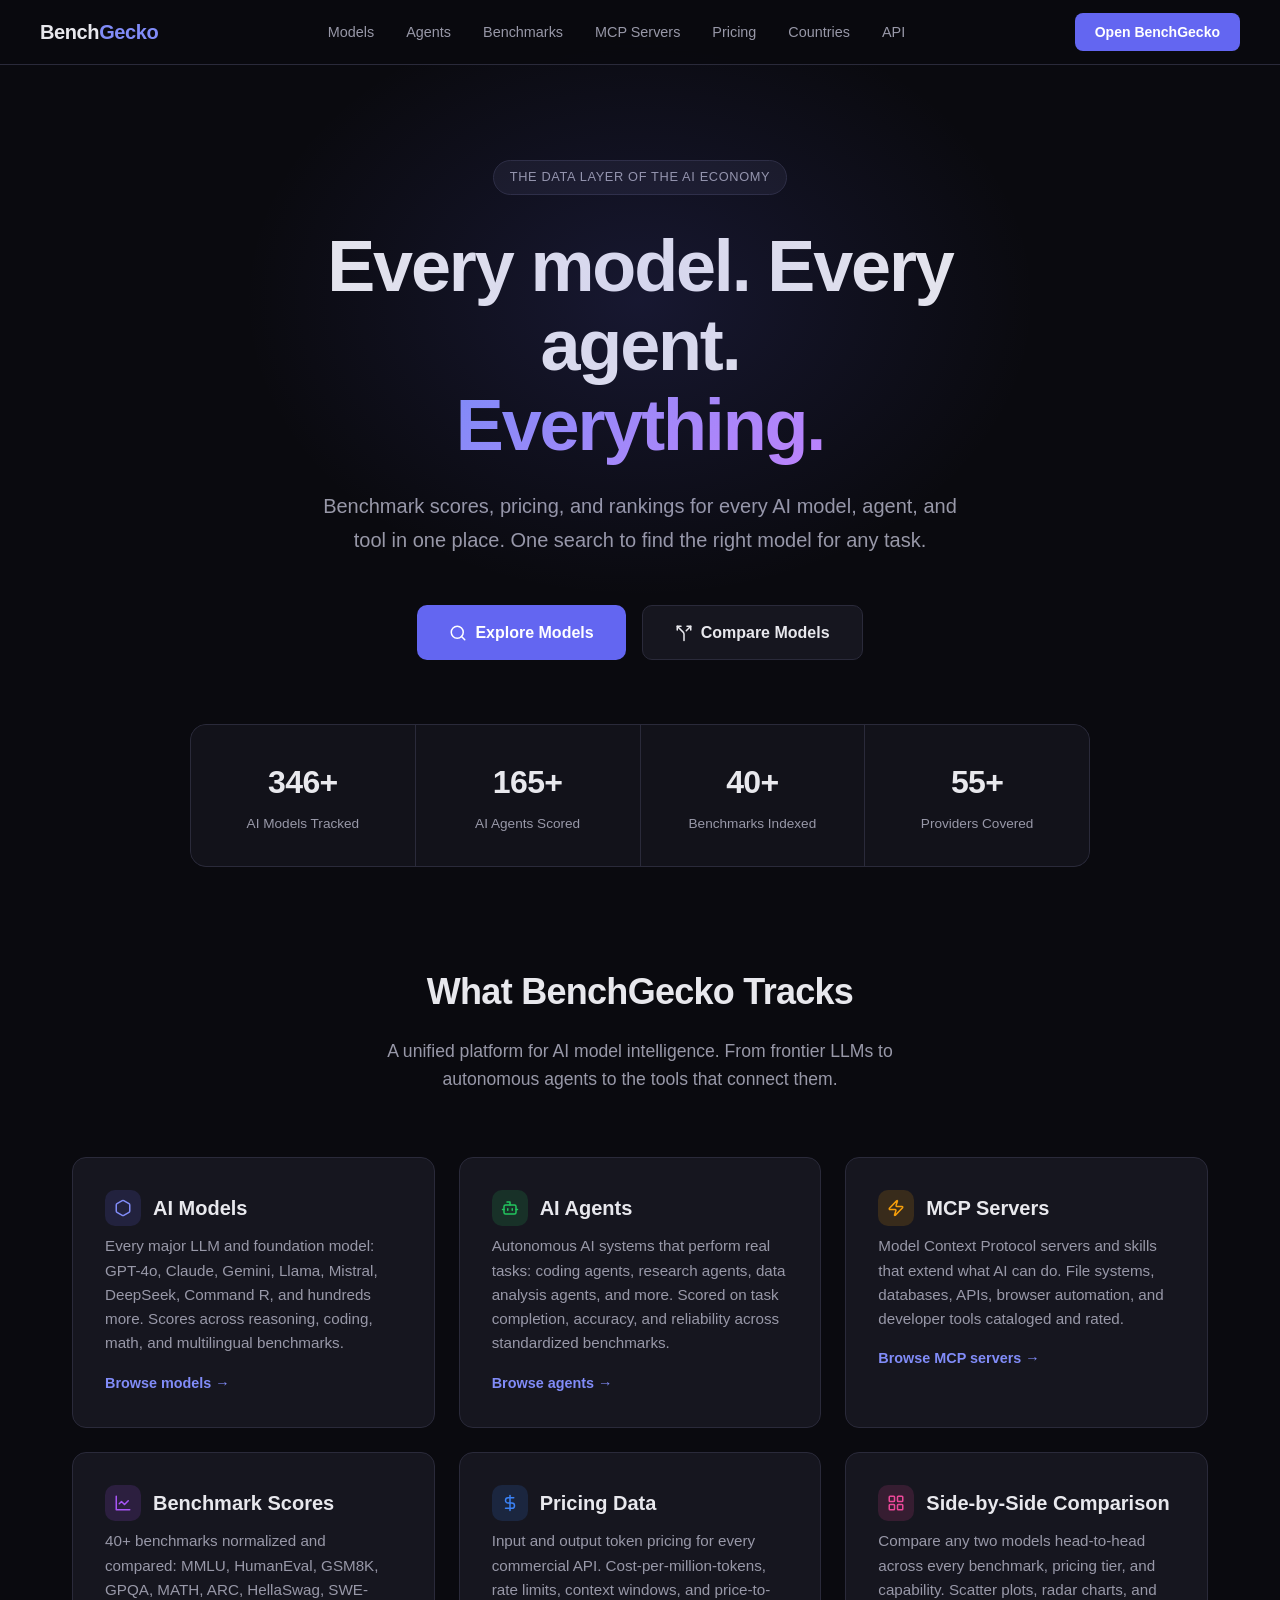
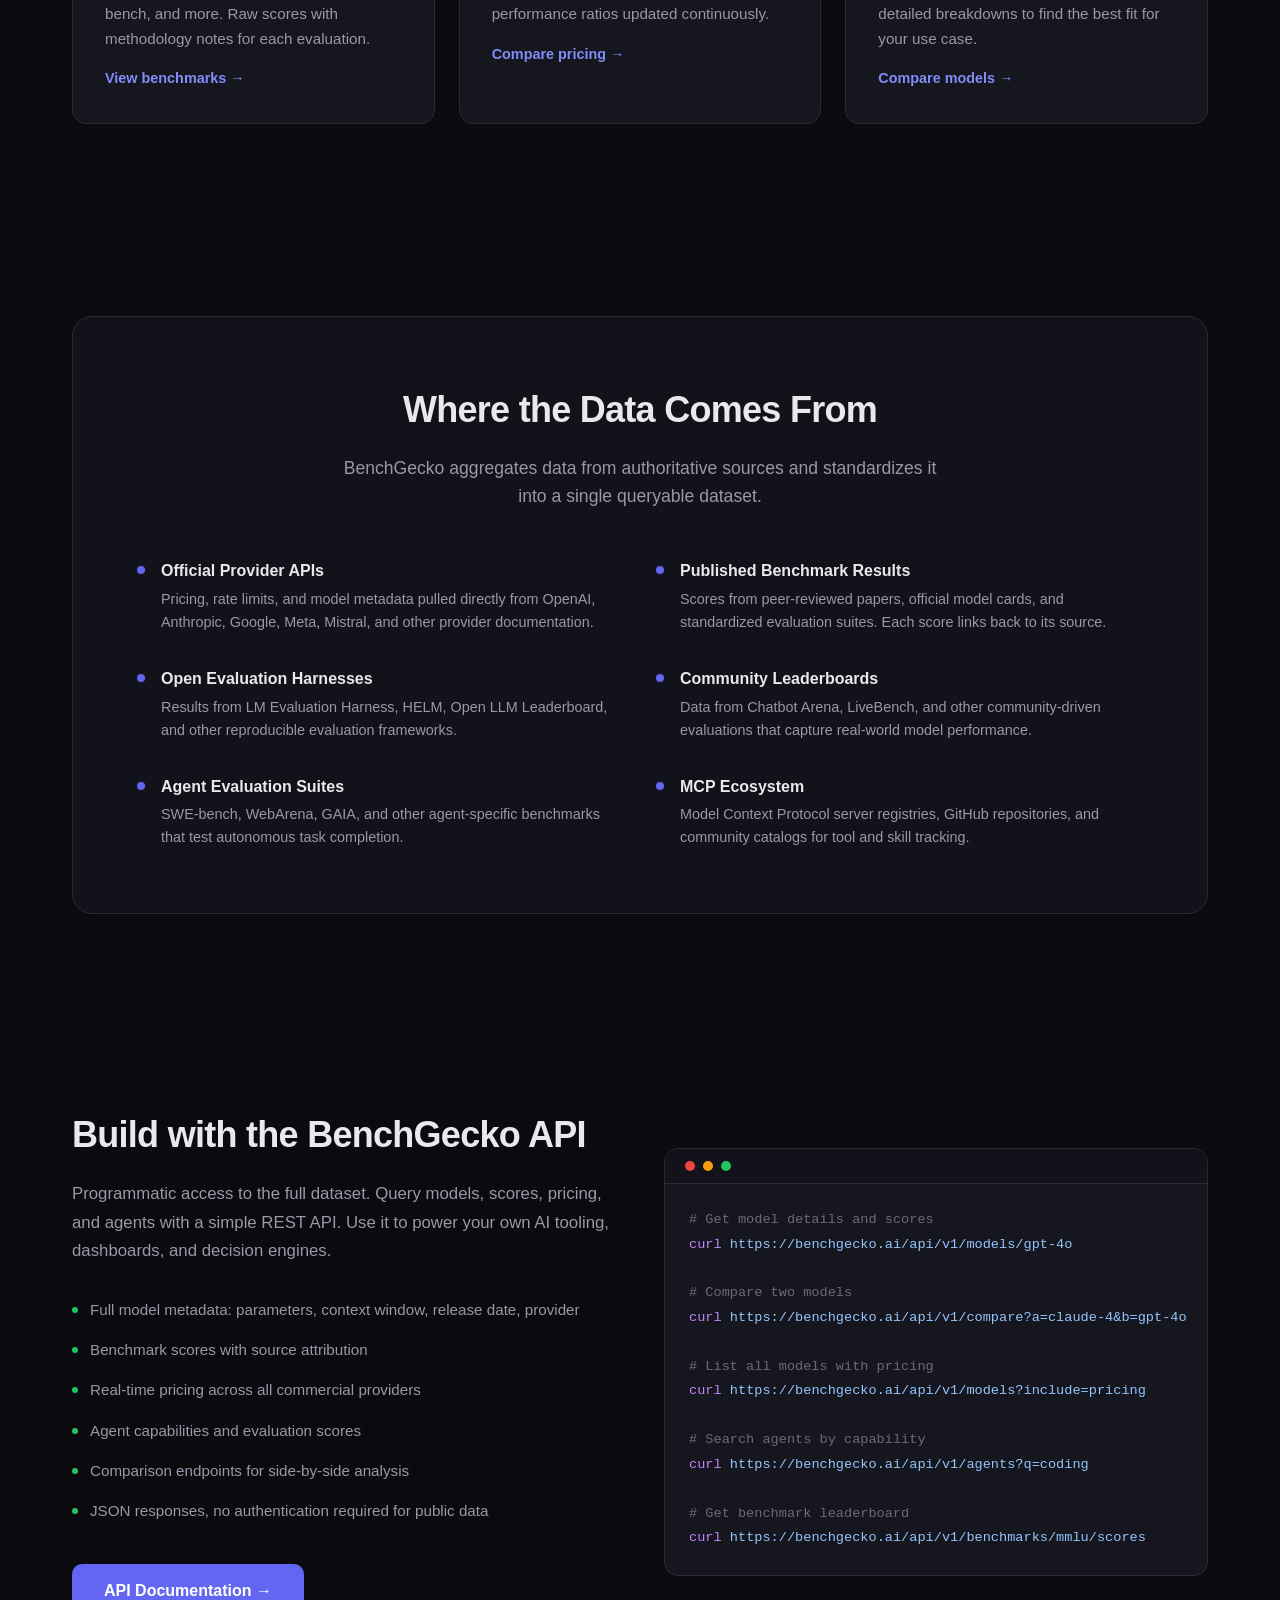
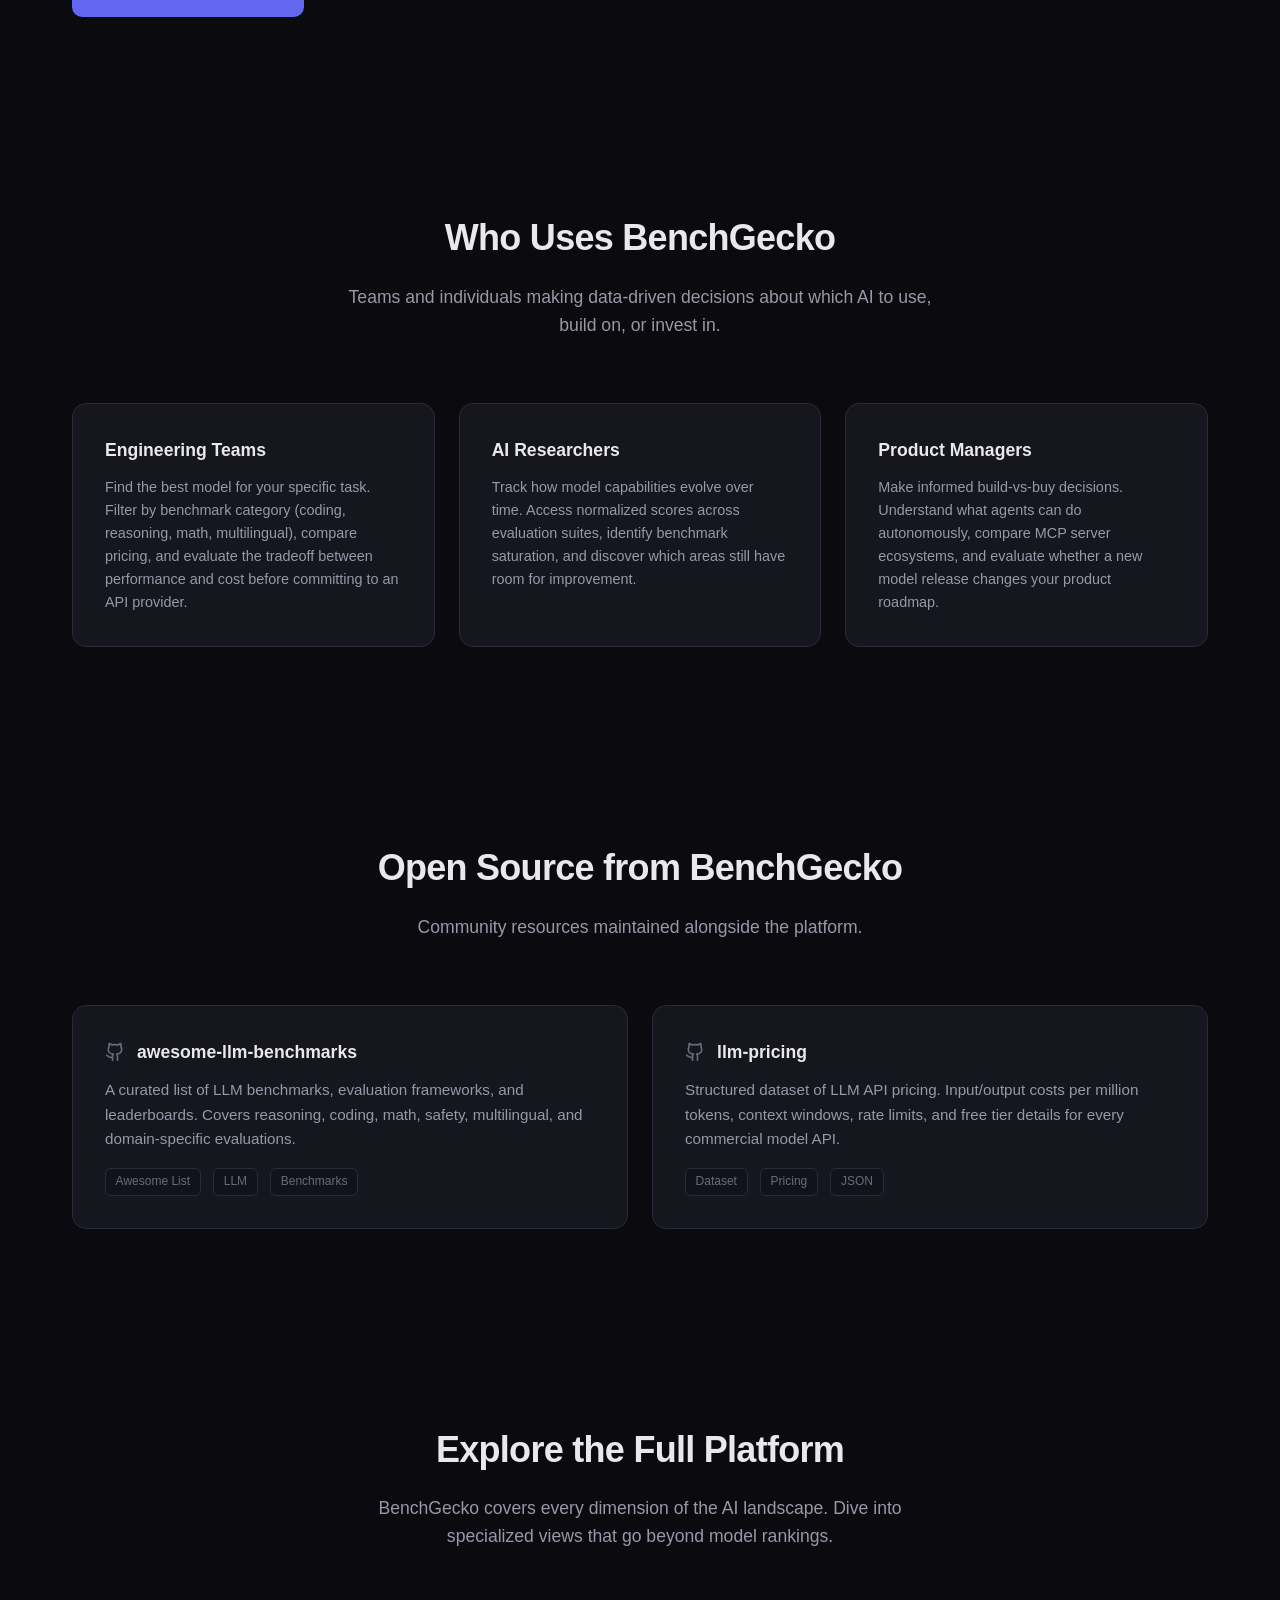
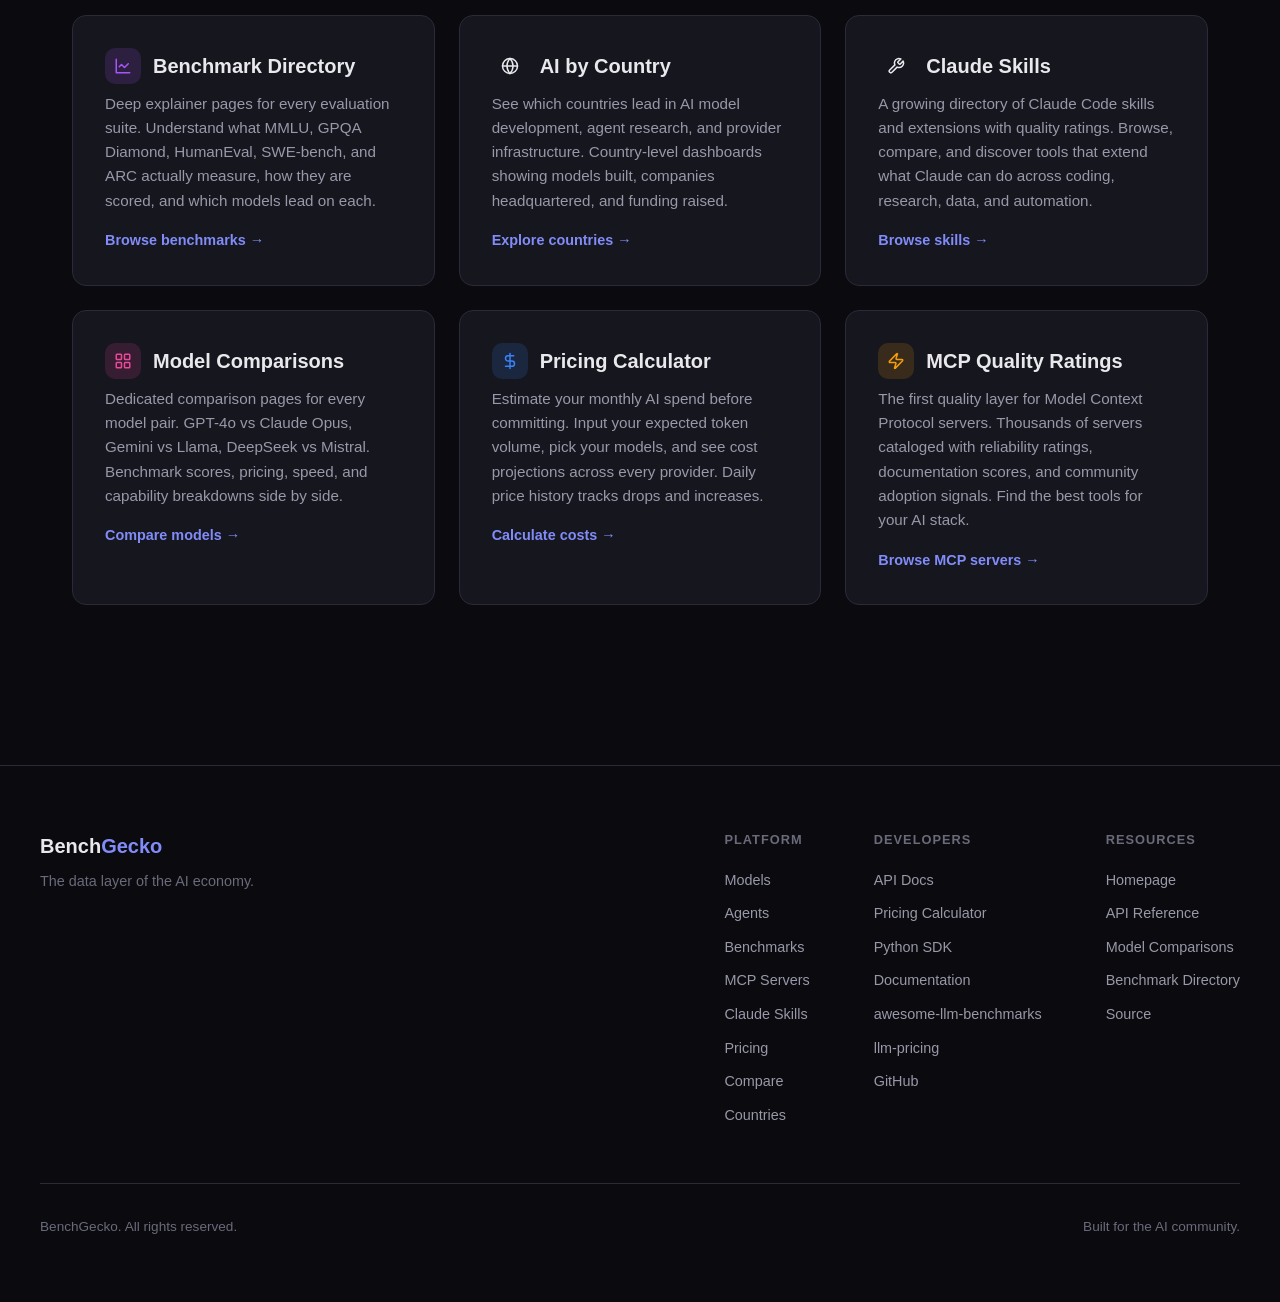
==== commit 00d03bc6: "Add benchmark directory, countries, skills, and pricing calculator sections with expanded navigation" ====
--- a/index.html
+++ b/index.html
@@ -671,8 +671,10 @@
             <ul class="nav-links">
                 <li><a href="https://benchgecko.ai/models">Models</a></li>
                 <li><a href="https://benchgecko.ai/agents">Agents</a></li>
+                <li><a href="https://benchgecko.ai/benchmarks">Benchmarks</a></li>
                 <li><a href="https://benchgecko.ai/mcp">MCP Servers</a></li>
                 <li><a href="https://benchgecko.ai/pricing">Pricing</a></li>
+                <li><a href="https://benchgecko.ai/countries">Countries</a></li>
                 <li><a href="https://benchgecko.ai/api">API</a></li>
             </ul>
             <a href="https://benchgecko.ai" class="nav-cta">Open BenchGecko</a>
@@ -757,7 +759,7 @@
                 <span class="card-link">Browse MCP servers &#8594;</span>
             </a>
 
-            <a href="https://benchgecko.ai/models" class="coverage-card" style="text-decoration:none;color:inherit;">
+            <a href="https://benchgecko.ai/benchmarks" class="coverage-card" style="text-decoration:none;color:inherit;">
                 <h3>
                     <span class="icon icon-bench">
                         <svg width="18" height="18" viewBox="0 0 24 24" fill="none" stroke="currentColor" stroke-width="2" stroke-linecap="round" stroke-linejoin="round"><path d="M3 3v18h18"/><path d="m19 9-5 5-4-4-3 3"/></svg>
@@ -942,6 +944,82 @@
         </div>
     </section>
 
+    <!-- Explore More -->
+    <section>
+        <div class="section-header">
+            <h2>Explore the Full Platform</h2>
+            <p>BenchGecko covers every dimension of the AI landscape. Dive into specialized views that go beyond model rankings.</p>
+        </div>
+
+        <div class="coverage-grid">
+            <a href="https://benchgecko.ai/benchmarks" class="coverage-card" style="text-decoration:none;color:inherit;">
+                <h3>
+                    <span class="icon icon-bench">
+                        <svg width="18" height="18" viewBox="0 0 24 24" fill="none" stroke="currentColor" stroke-width="2" stroke-linecap="round" stroke-linejoin="round"><path d="M3 3v18h18"/><path d="m19 9-5 5-4-4-3 3"/></svg>
+                    </span>
+                    Benchmark Directory
+                </h3>
+                <p>Deep explainer pages for every evaluation suite. Understand what MMLU, GPQA Diamond, HumanEval, SWE-bench, and ARC actually measure, how they are scored, and which models lead on each.</p>
+                <span class="card-link">Browse benchmarks &#8594;</span>
+            </a>
+
+            <a href="https://benchgecko.ai/countries" class="coverage-card" style="text-decoration:none;color:inherit;">
+                <h3>
+                    <span class="icon icon-countries">
+                        <svg width="18" height="18" viewBox="0 0 24 24" fill="none" stroke="currentColor" stroke-width="2" stroke-linecap="round" stroke-linejoin="round"><circle cx="12" cy="12" r="10"/><path d="M12 2a14.5 14.5 0 0 0 0 20 14.5 14.5 0 0 0 0-20"/><path d="M2 12h20"/></svg>
+                    </span>
+                    AI by Country
+                </h3>
+                <p>See which countries lead in AI model development, agent research, and provider infrastructure. Country-level dashboards showing models built, companies headquartered, and funding raised.</p>
+                <span class="card-link">Explore countries &#8594;</span>
+            </a>
+
+            <a href="https://benchgecko.ai/skills" class="coverage-card" style="text-decoration:none;color:inherit;">
+                <h3>
+                    <span class="icon icon-skills">
+                        <svg width="18" height="18" viewBox="0 0 24 24" fill="none" stroke="currentColor" stroke-width="2" stroke-linecap="round" stroke-linejoin="round"><path d="M14.7 6.3a1 1 0 0 0 0 1.4l1.6 1.6a1 1 0 0 0 1.4 0l3.77-3.77a6 6 0 0 1-7.94 7.94l-6.91 6.91a2.12 2.12 0 0 1-3-3l6.91-6.91a6 6 0 0 1 7.94-7.94l-3.76 3.76z"/></svg>
+                    </span>
+                    Claude Skills
+                </h3>
+                <p>A growing directory of Claude Code skills and extensions with quality ratings. Browse, compare, and discover tools that extend what Claude can do across coding, research, data, and automation.</p>
+                <span class="card-link">Browse skills &#8594;</span>
+            </a>
+
+            <a href="https://benchgecko.ai/compare" class="coverage-card" style="text-decoration:none;color:inherit;">
+                <h3>
+                    <span class="icon icon-compare">
+                        <svg width="18" height="18" viewBox="0 0 24 24" fill="none" stroke="currentColor" stroke-width="2" stroke-linecap="round" stroke-linejoin="round"><rect width="7" height="7" x="14" y="3" rx="1"/><rect width="7" height="7" x="3" y="3" rx="1"/><rect width="7" height="7" x="14" y="14" rx="1"/><rect width="7" height="7" x="3" y="14" rx="1"/></svg>
+                    </span>
+                    Model Comparisons
+                </h3>
+                <p>Dedicated comparison pages for every model pair. GPT-4o vs Claude Opus, Gemini vs Llama, DeepSeek vs Mistral. Benchmark scores, pricing, speed, and capability breakdowns side by side.</p>
+                <span class="card-link">Compare models &#8594;</span>
+            </a>
+
+            <a href="https://benchgecko.ai/pricing" class="coverage-card" style="text-decoration:none;color:inherit;">
+                <h3>
+                    <span class="icon icon-pricing">
+                        <svg width="18" height="18" viewBox="0 0 24 24" fill="none" stroke="currentColor" stroke-width="2" stroke-linecap="round" stroke-linejoin="round"><line x1="12" x2="12" y1="2" y2="22"/><path d="M17 5H9.5a3.5 3.5 0 0 0 0 7h5a3.5 3.5 0 0 1 0 7H6"/></svg>
+                    </span>
+                    Pricing Calculator
+                </h3>
+                <p>Estimate your monthly AI spend before committing. Input your expected token volume, pick your models, and see cost projections across every provider. Daily price history tracks drops and increases.</p>
+                <span class="card-link">Calculate costs &#8594;</span>
+            </a>
+
+            <a href="https://benchgecko.ai/mcp" class="coverage-card" style="text-decoration:none;color:inherit;">
+                <h3>
+                    <span class="icon icon-mcp">
+                        <svg width="18" height="18" viewBox="0 0 24 24" fill="none" stroke="currentColor" stroke-width="2" stroke-linecap="round" stroke-linejoin="round"><path d="M4 14a1 1 0 0 1-.78-1.63l9.9-10.2a.5.5 0 0 1 .86.46l-1.92 6.02A1 1 0 0 0 13 10h7a1 1 0 0 1 .78 1.63l-9.9 10.2a.5.5 0 0 1-.86-.46l1.92-6.02A1 1 0 0 0 11 14z"/></svg>
+                    </span>
+                    MCP Quality Ratings
+                </h3>
+                <p>The first quality layer for Model Context Protocol servers. Thousands of servers cataloged with reliability ratings, documentation scores, and community adoption signals. Find the best tools for your AI stack.</p>
+                <span class="card-link">Browse MCP servers &#8594;</span>
+            </a>
+        </div>
+    </section>
+
     <!-- Footer -->
     <footer>
         <div class="footer-inner">
@@ -955,15 +1033,21 @@
                     <ul>
                         <li><a href="https://benchgecko.ai/models">Models</a></li>
                         <li><a href="https://benchgecko.ai/agents">Agents</a></li>
+                        <li><a href="https://benchgecko.ai/benchmarks">Benchmarks</a></li>
                         <li><a href="https://benchgecko.ai/mcp">MCP Servers</a></li>
+                        <li><a href="https://benchgecko.ai/skills">Claude Skills</a></li>
                         <li><a href="https://benchgecko.ai/pricing">Pricing</a></li>
                         <li><a href="https://benchgecko.ai/compare">Compare</a></li>
+                        <li><a href="https://benchgecko.ai/countries">Countries</a></li>
                     </ul>
                 </div>
                 <div class="footer-col">
                     <h4>Developers</h4>
                     <ul>
                         <li><a href="https://benchgecko.ai/api">API Docs</a></li>
+                        <li><a href="https://benchgecko.ai/pricing">Pricing Calculator</a></li>
+                        <li><a href="https://pypi.org/project/benchgecko/">Python SDK</a></li>
+                        <li><a href="https://benchgecko.readthedocs.io/">Documentation</a></li>
                         <li><a href="https://github.com/BenchGecko/awesome-llm-benchmarks">awesome-llm-benchmarks</a></li>
                         <li><a href="https://github.com/BenchGecko/llm-pricing">llm-pricing</a></li>
                         <li><a href="https://github.com/BenchGecko">GitHub</a></li>
@@ -974,6 +1058,8 @@
                     <ul>
                         <li><a href="https://benchgecko.ai">Homepage</a></li>
                         <li><a href="https://benchgecko.ai/api">API Reference</a></li>
+                        <li><a href="https://benchgecko.ai/compare">Model Comparisons</a></li>
+                        <li><a href="https://benchgecko.ai/benchmarks">Benchmark Directory</a></li>
                         <li><a href="https://github.com/BenchGecko/benchgecko.github.io">Source</a></li>
                     </ul>
                 </div>
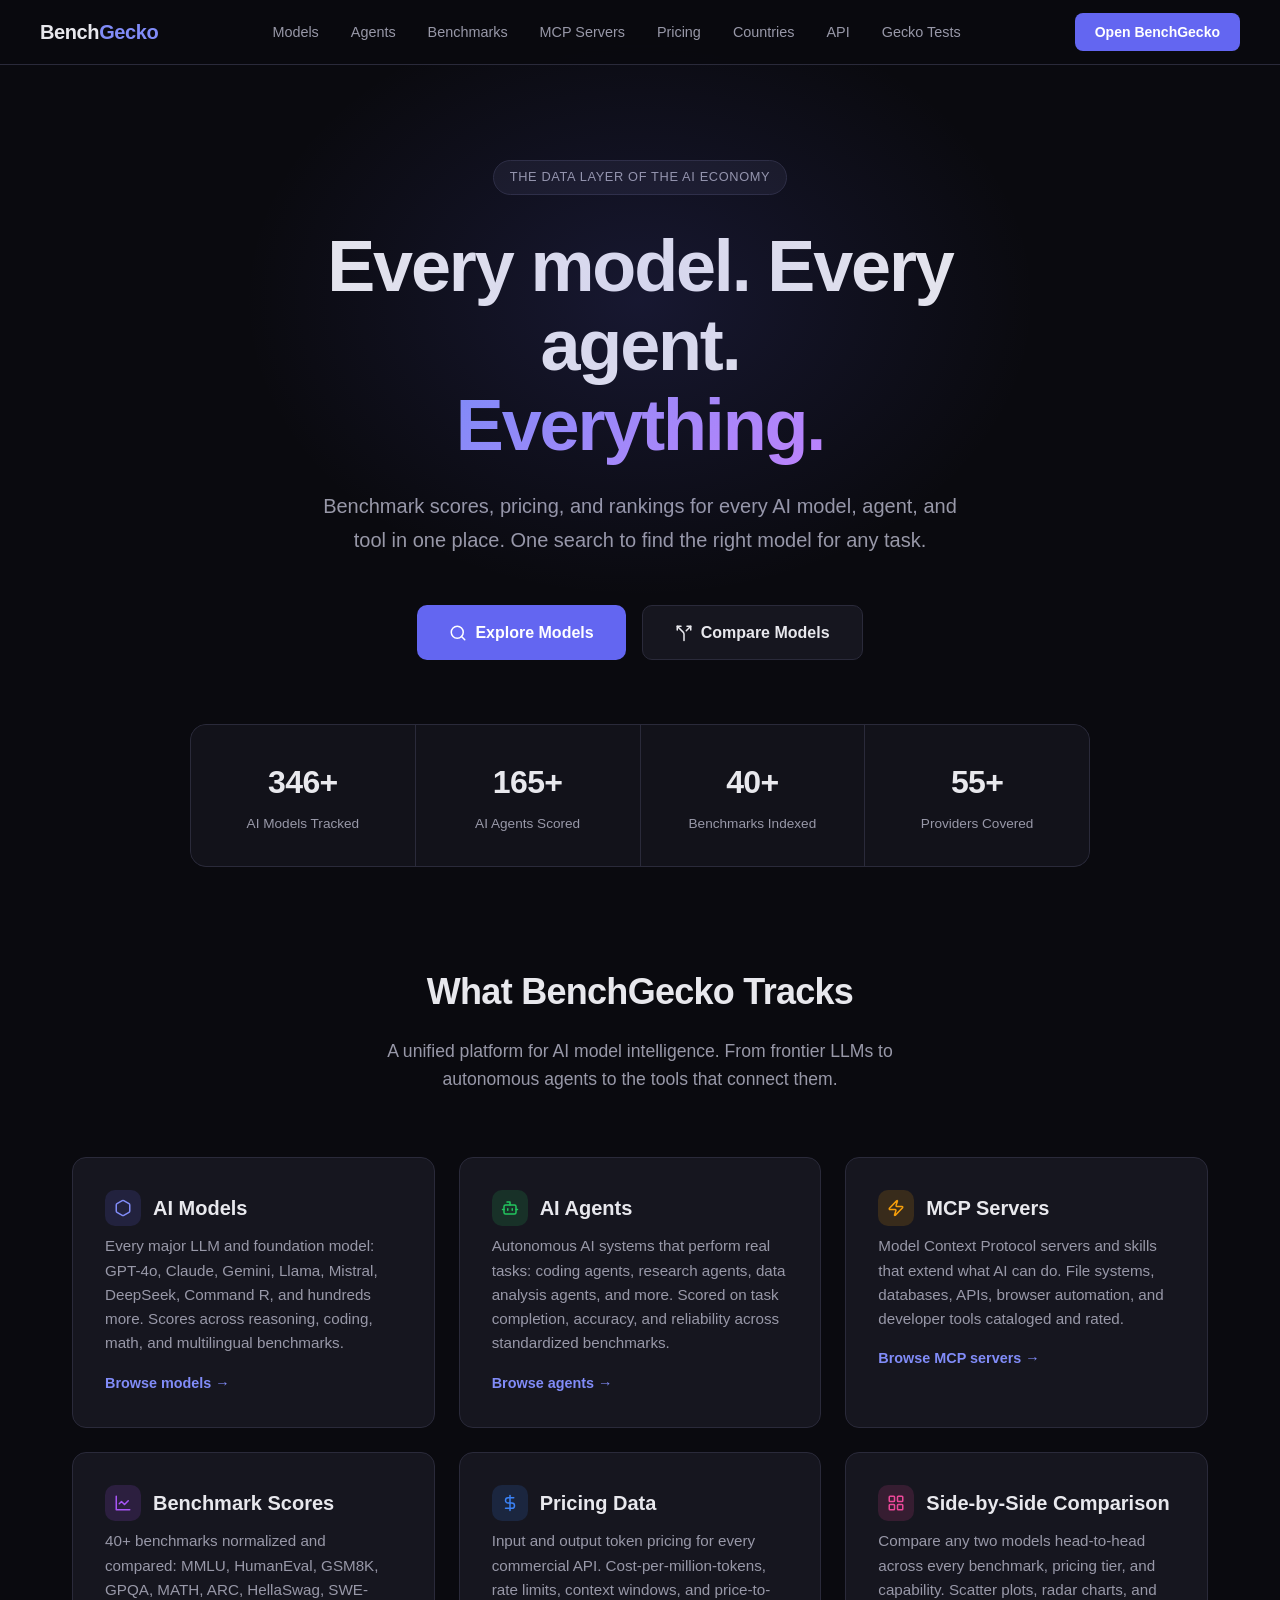
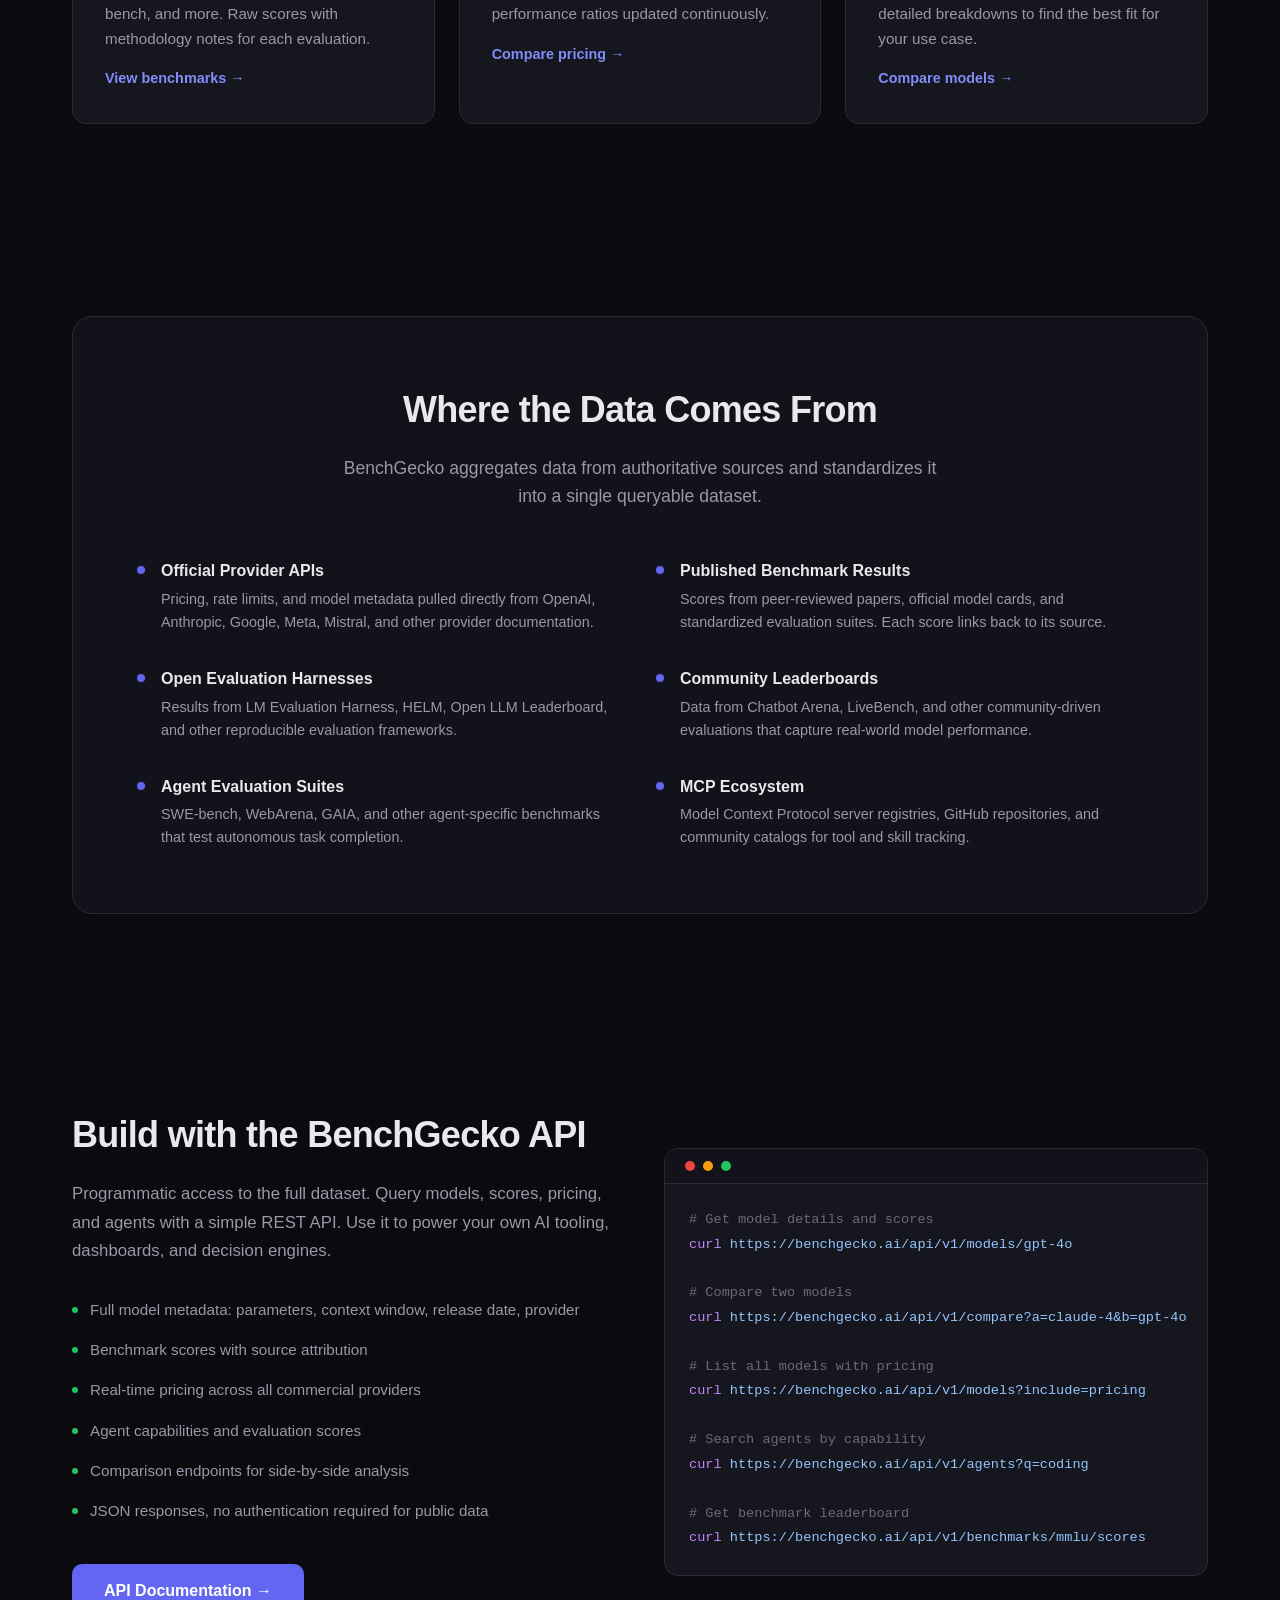
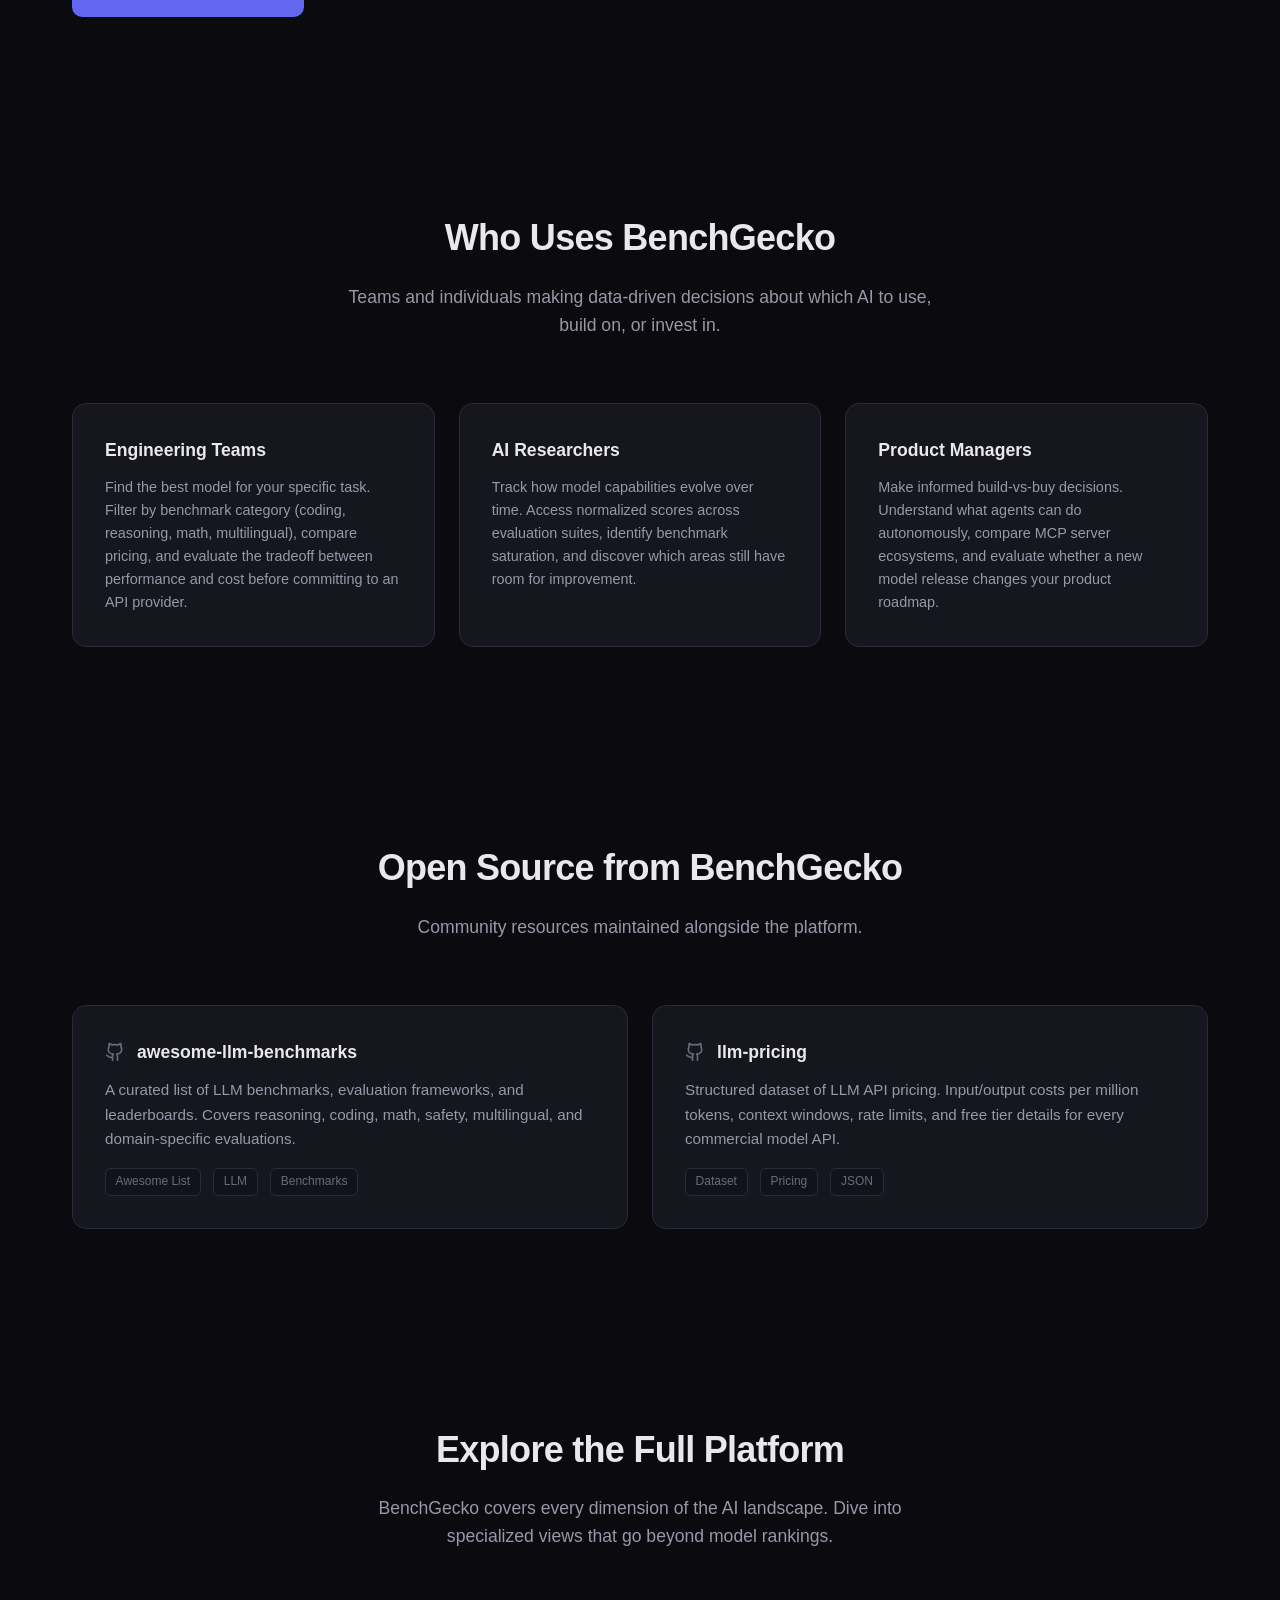
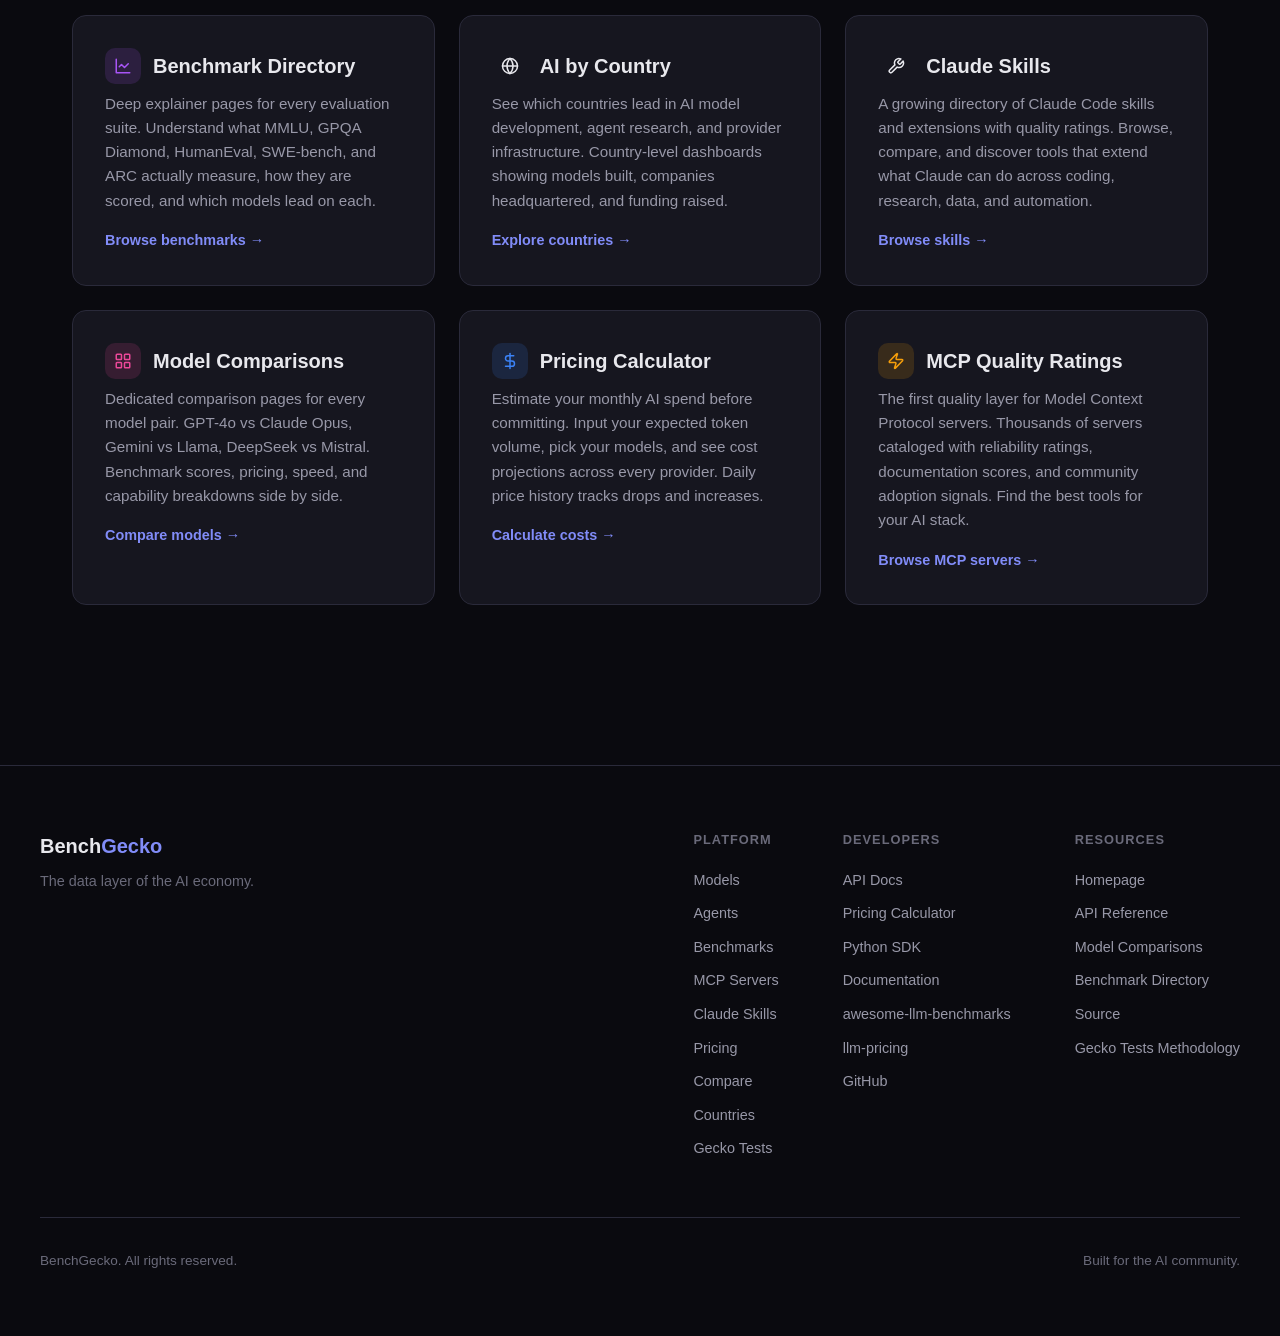
==== commit 9ad12d77: "Add Gecko Tests methodology documentation (9 pages) Multi-page documentation for BenchGecko Labs Gec" ====
--- a/index.html
+++ b/index.html
@@ -676,6 +676,7 @@
                 <li><a href="https://benchgecko.ai/pricing">Pricing</a></li>
                 <li><a href="https://benchgecko.ai/countries">Countries</a></li>
                 <li><a href="https://benchgecko.ai/api">API</a></li>
+                <li><a href="gecko-tests/">Gecko Tests</a></li>
             </ul>
             <a href="https://benchgecko.ai" class="nav-cta">Open BenchGecko</a>
         </div>
@@ -1039,6 +1040,7 @@
                         <li><a href="https://benchgecko.ai/pricing">Pricing</a></li>
                         <li><a href="https://benchgecko.ai/compare">Compare</a></li>
                         <li><a href="https://benchgecko.ai/countries">Countries</a></li>
+                        <li><a href="https://benchgecko.ai/gecko-tests">Gecko Tests</a></li>
                     </ul>
                 </div>
                 <div class="footer-col">
@@ -1061,6 +1063,7 @@
                         <li><a href="https://benchgecko.ai/compare">Model Comparisons</a></li>
                         <li><a href="https://benchgecko.ai/benchmarks">Benchmark Directory</a></li>
                         <li><a href="https://github.com/BenchGecko/benchgecko.github.io">Source</a></li>
+                        <li><a href="gecko-tests/">Gecko Tests Methodology</a></li>
                     </ul>
                 </div>
             </div>
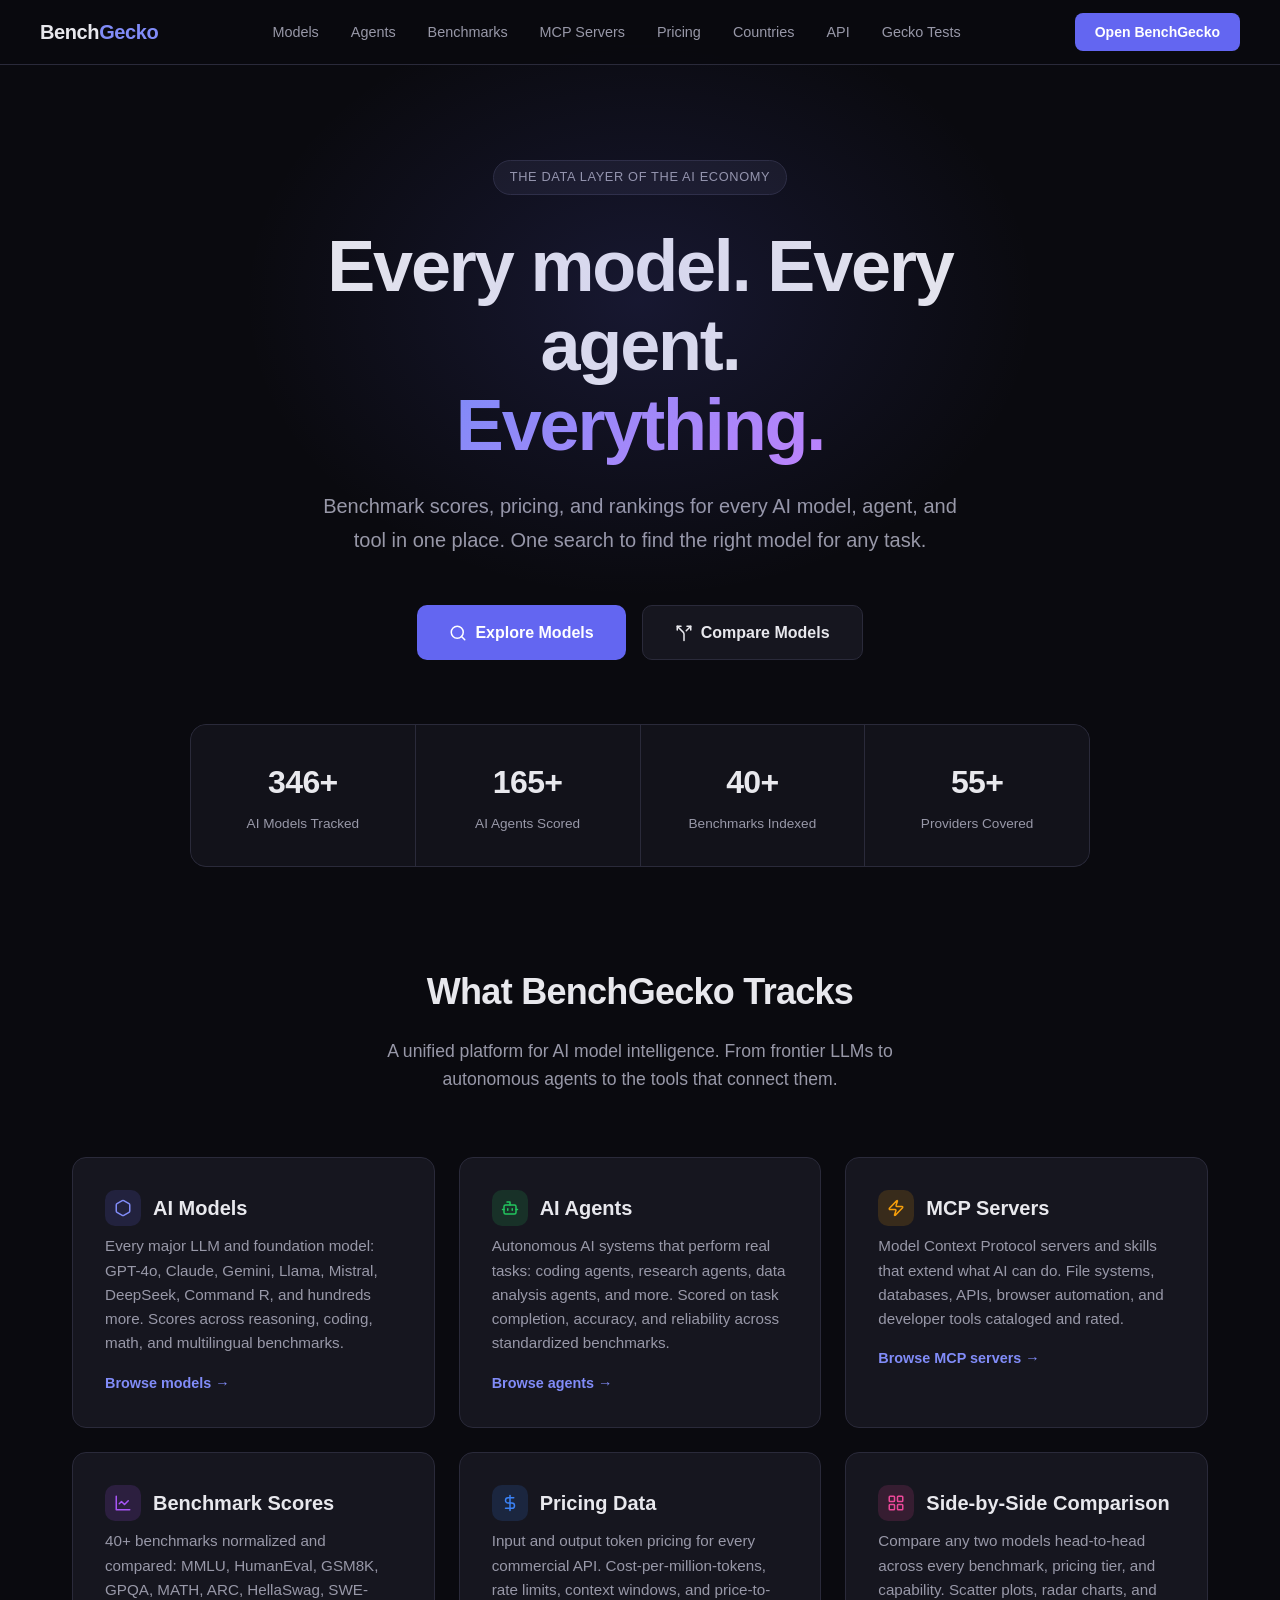
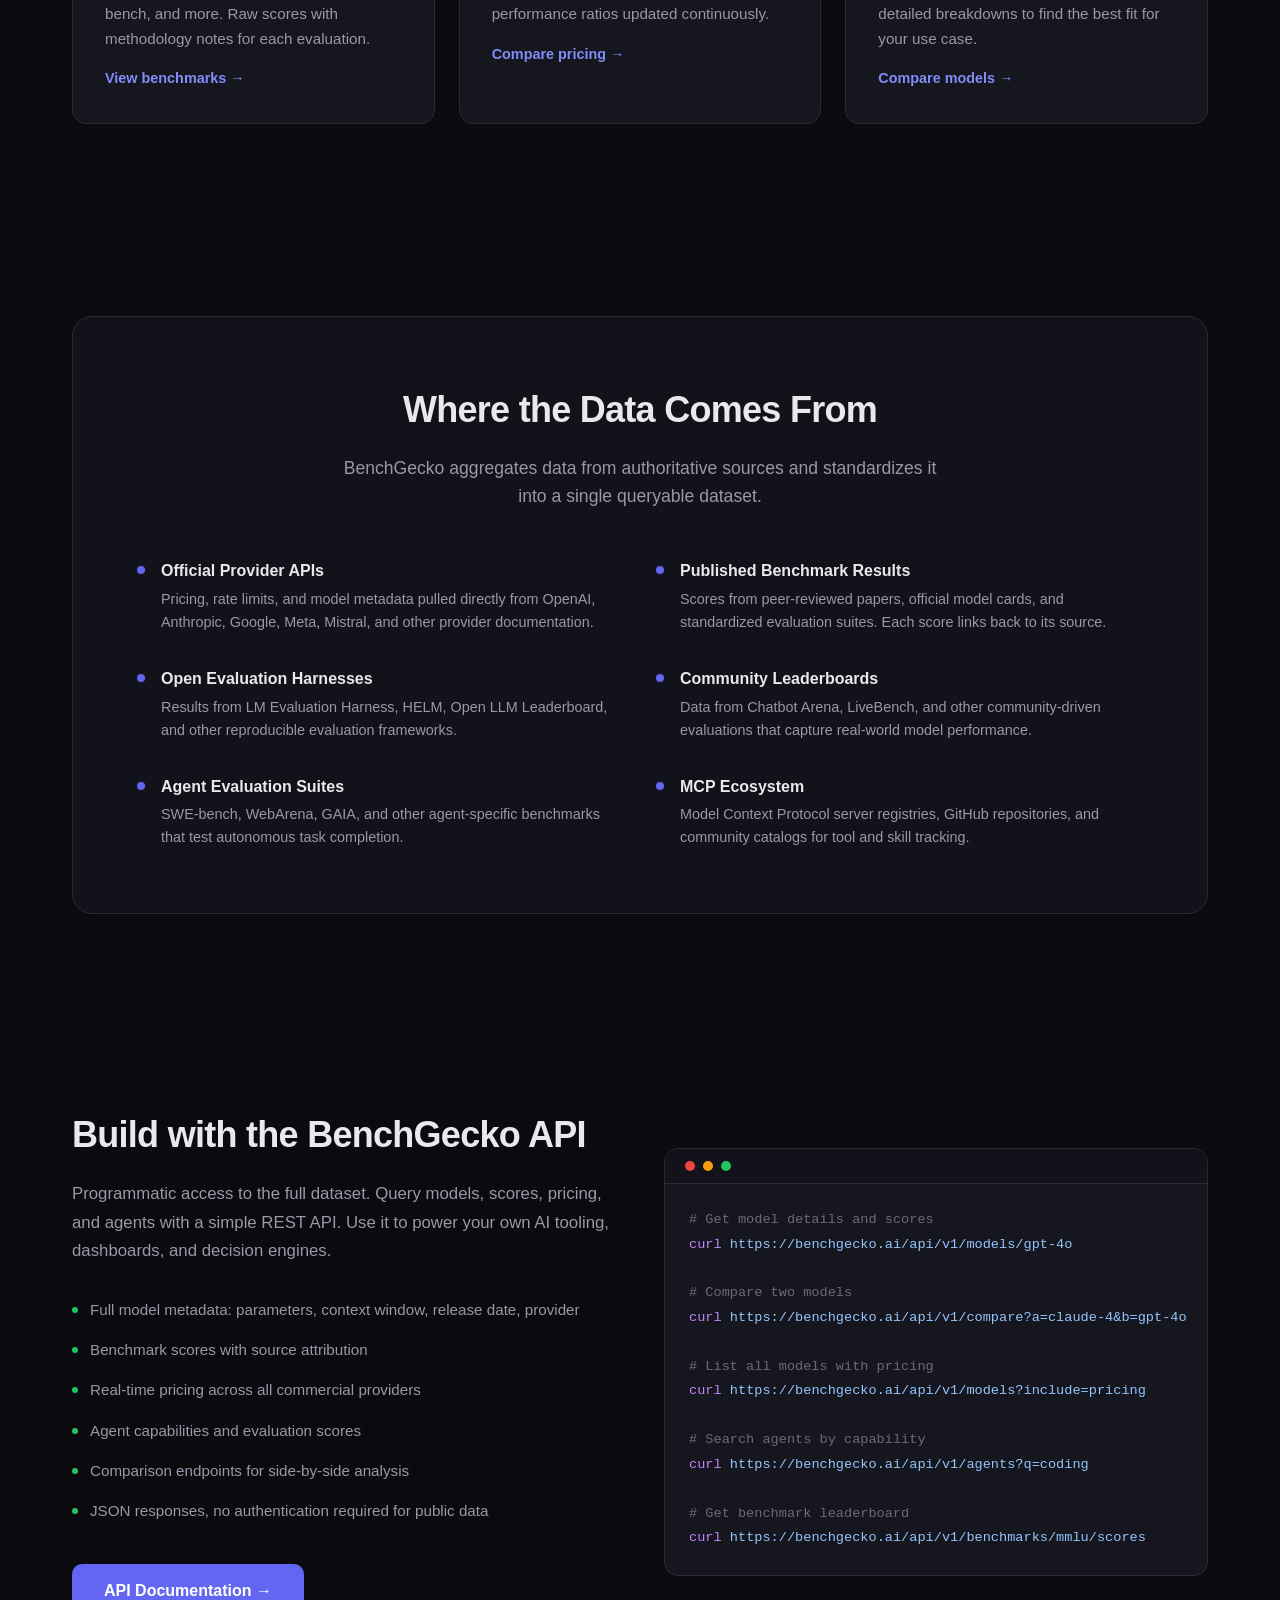
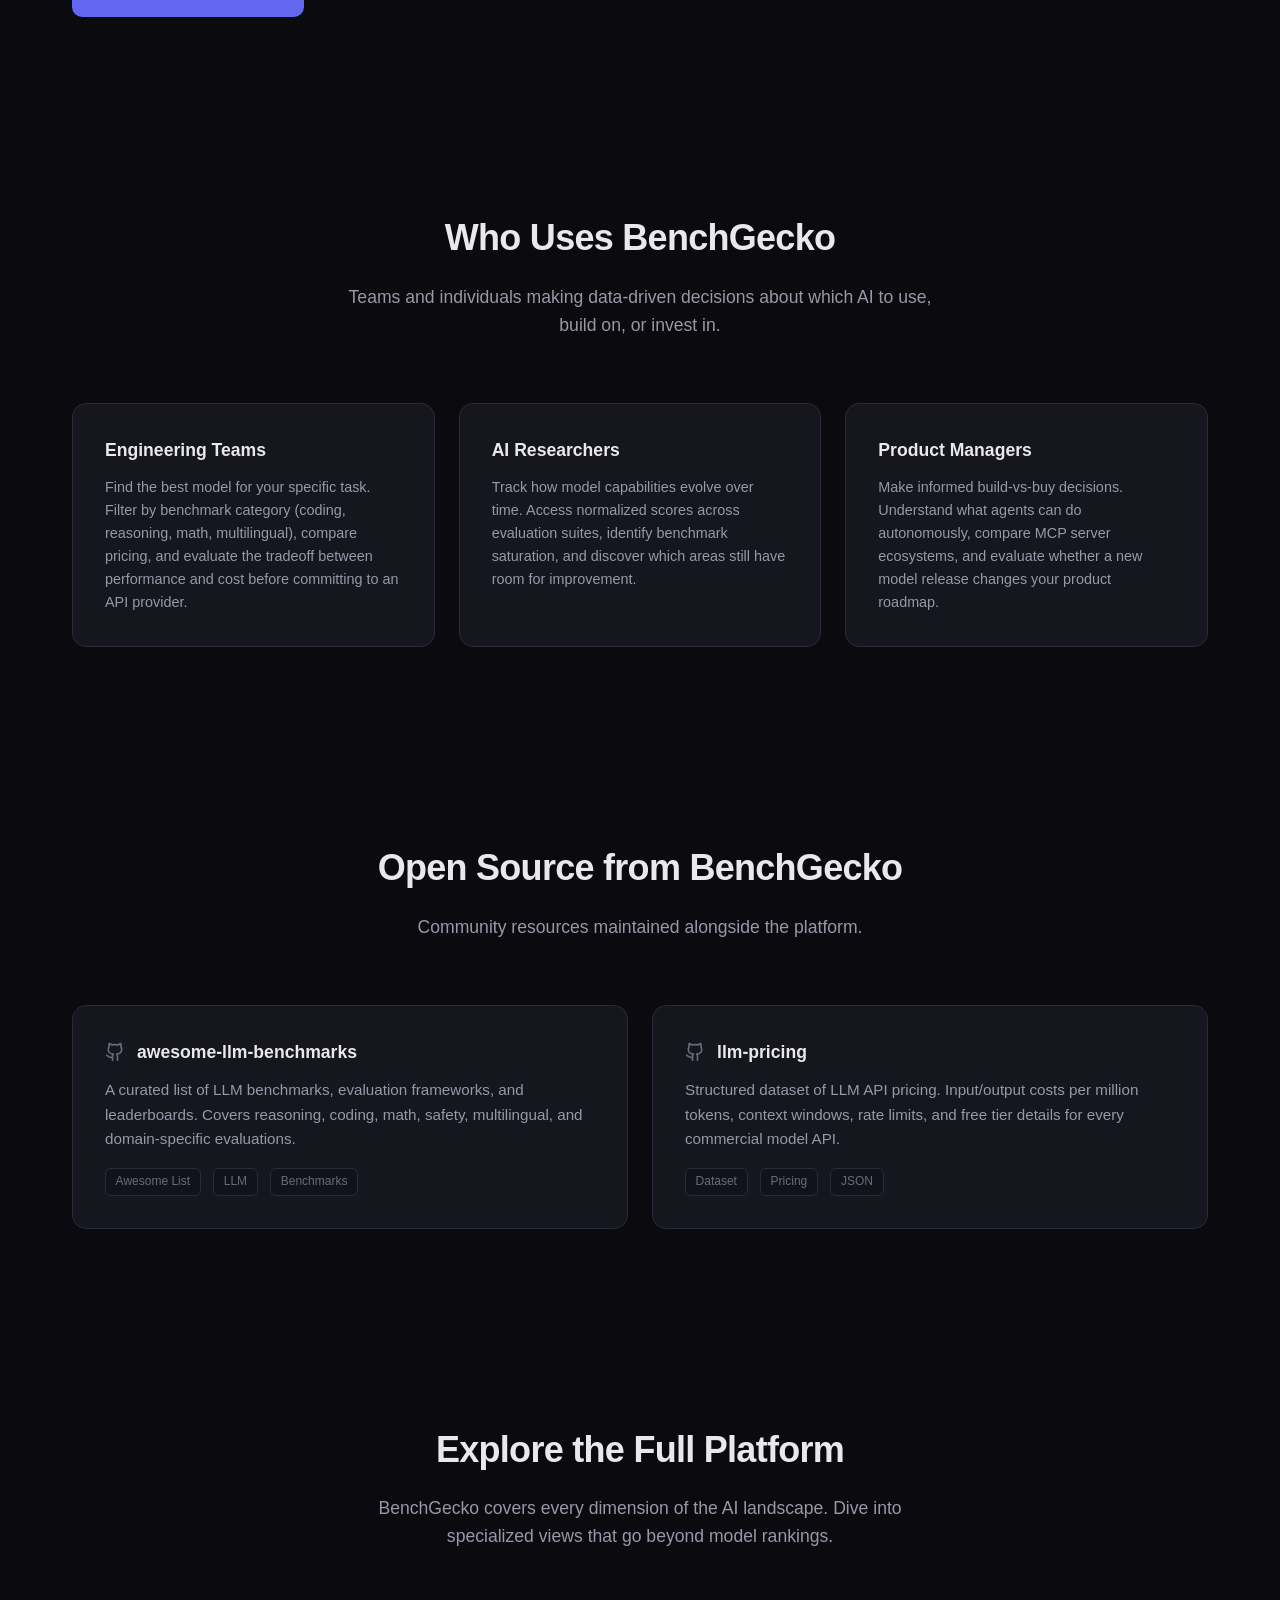
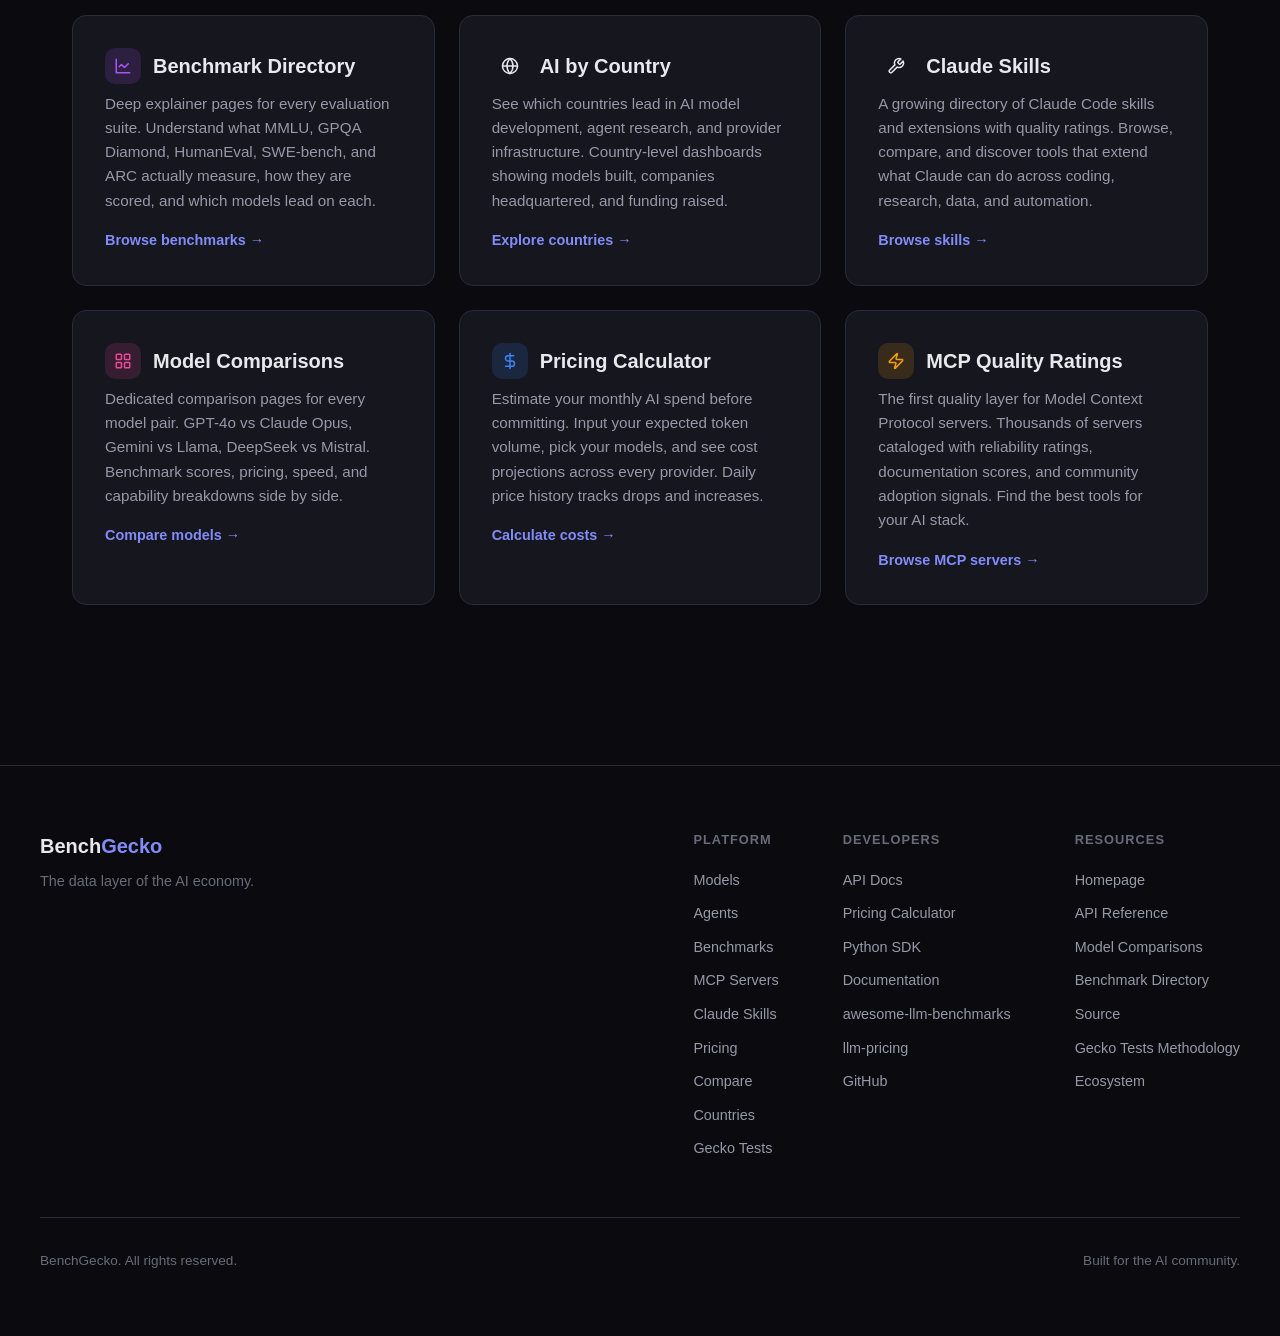
==== commit 94d66a1d: "Update index.html" ====
--- a/index.html
+++ b/index.html
@@ -1064,6 +1064,7 @@
                         <li><a href="https://benchgecko.ai/benchmarks">Benchmark Directory</a></li>
                         <li><a href="https://github.com/BenchGecko/benchgecko.github.io">Source</a></li>
                         <li><a href="gecko-tests/">Gecko Tests Methodology</a></li>
+                        <li><a href="ecosystem">Ecosystem</a></li>
                     </ul>
                 </div>
             </div>
